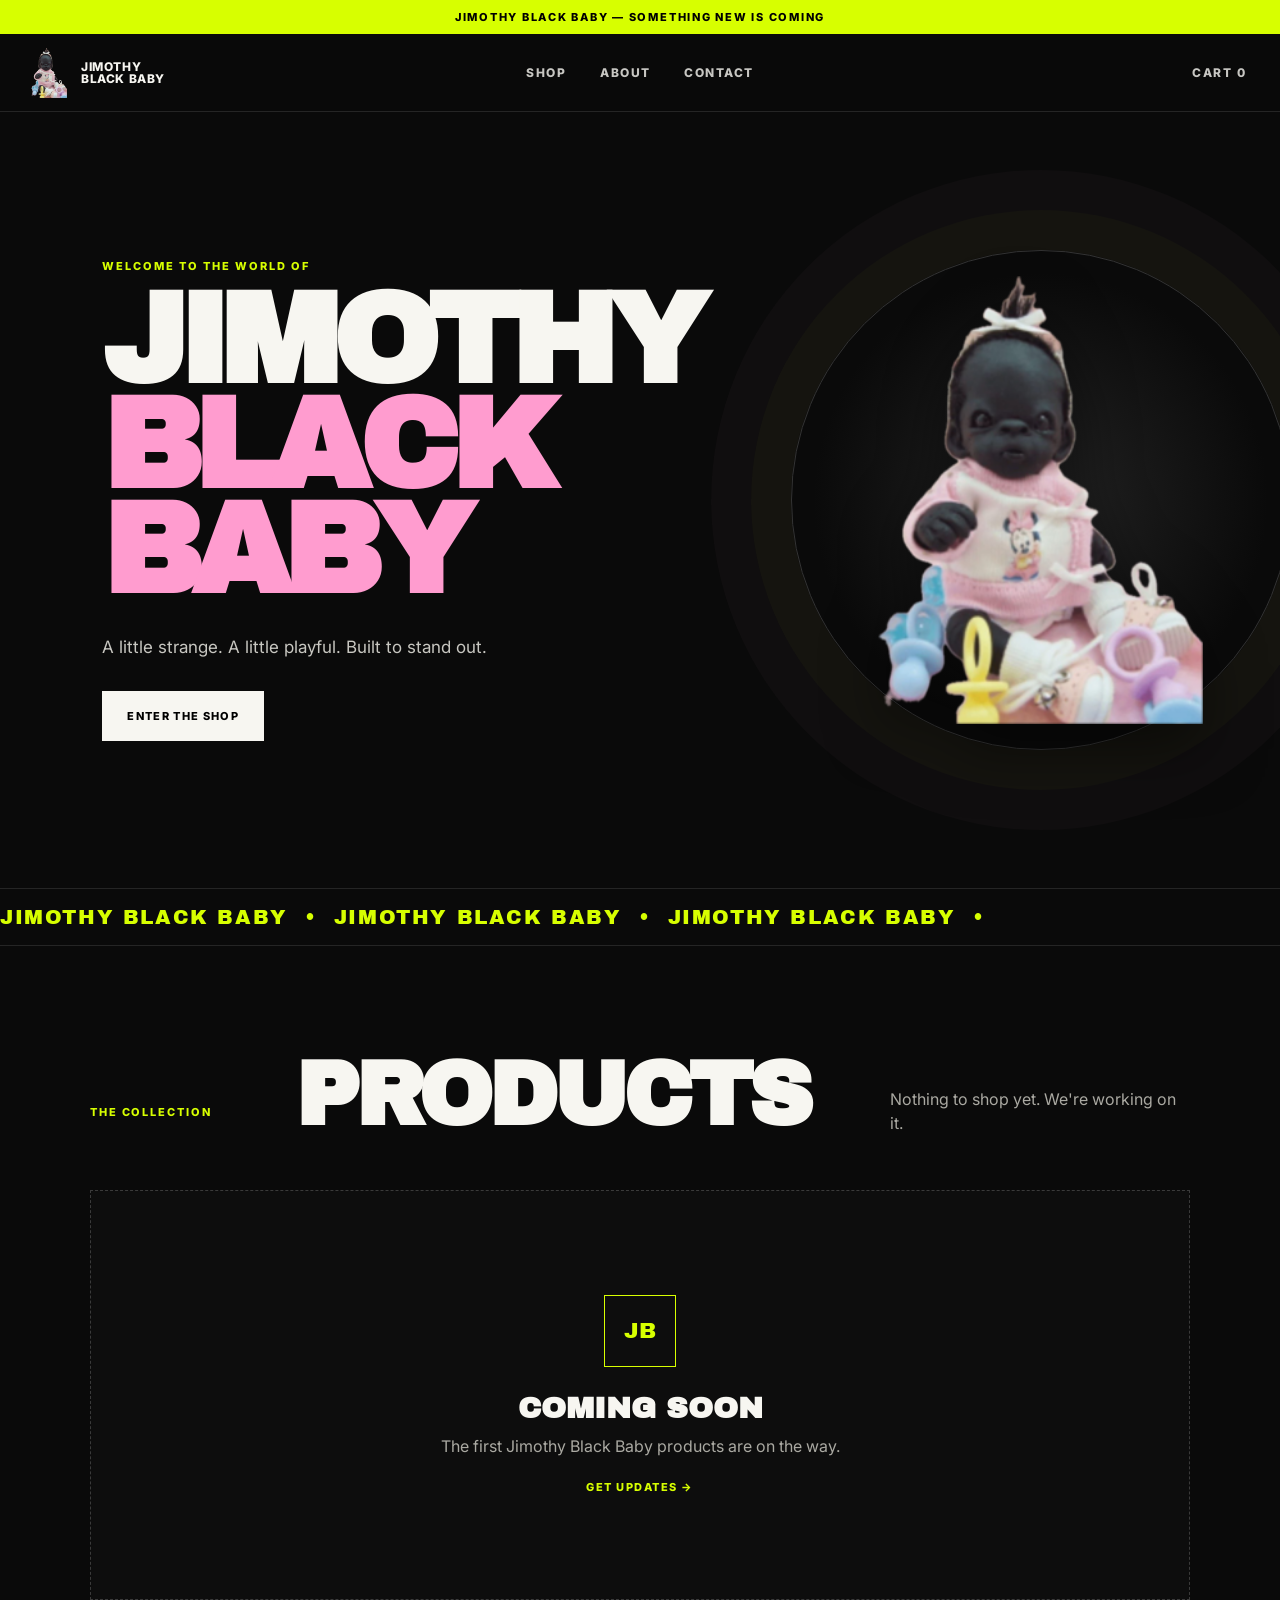
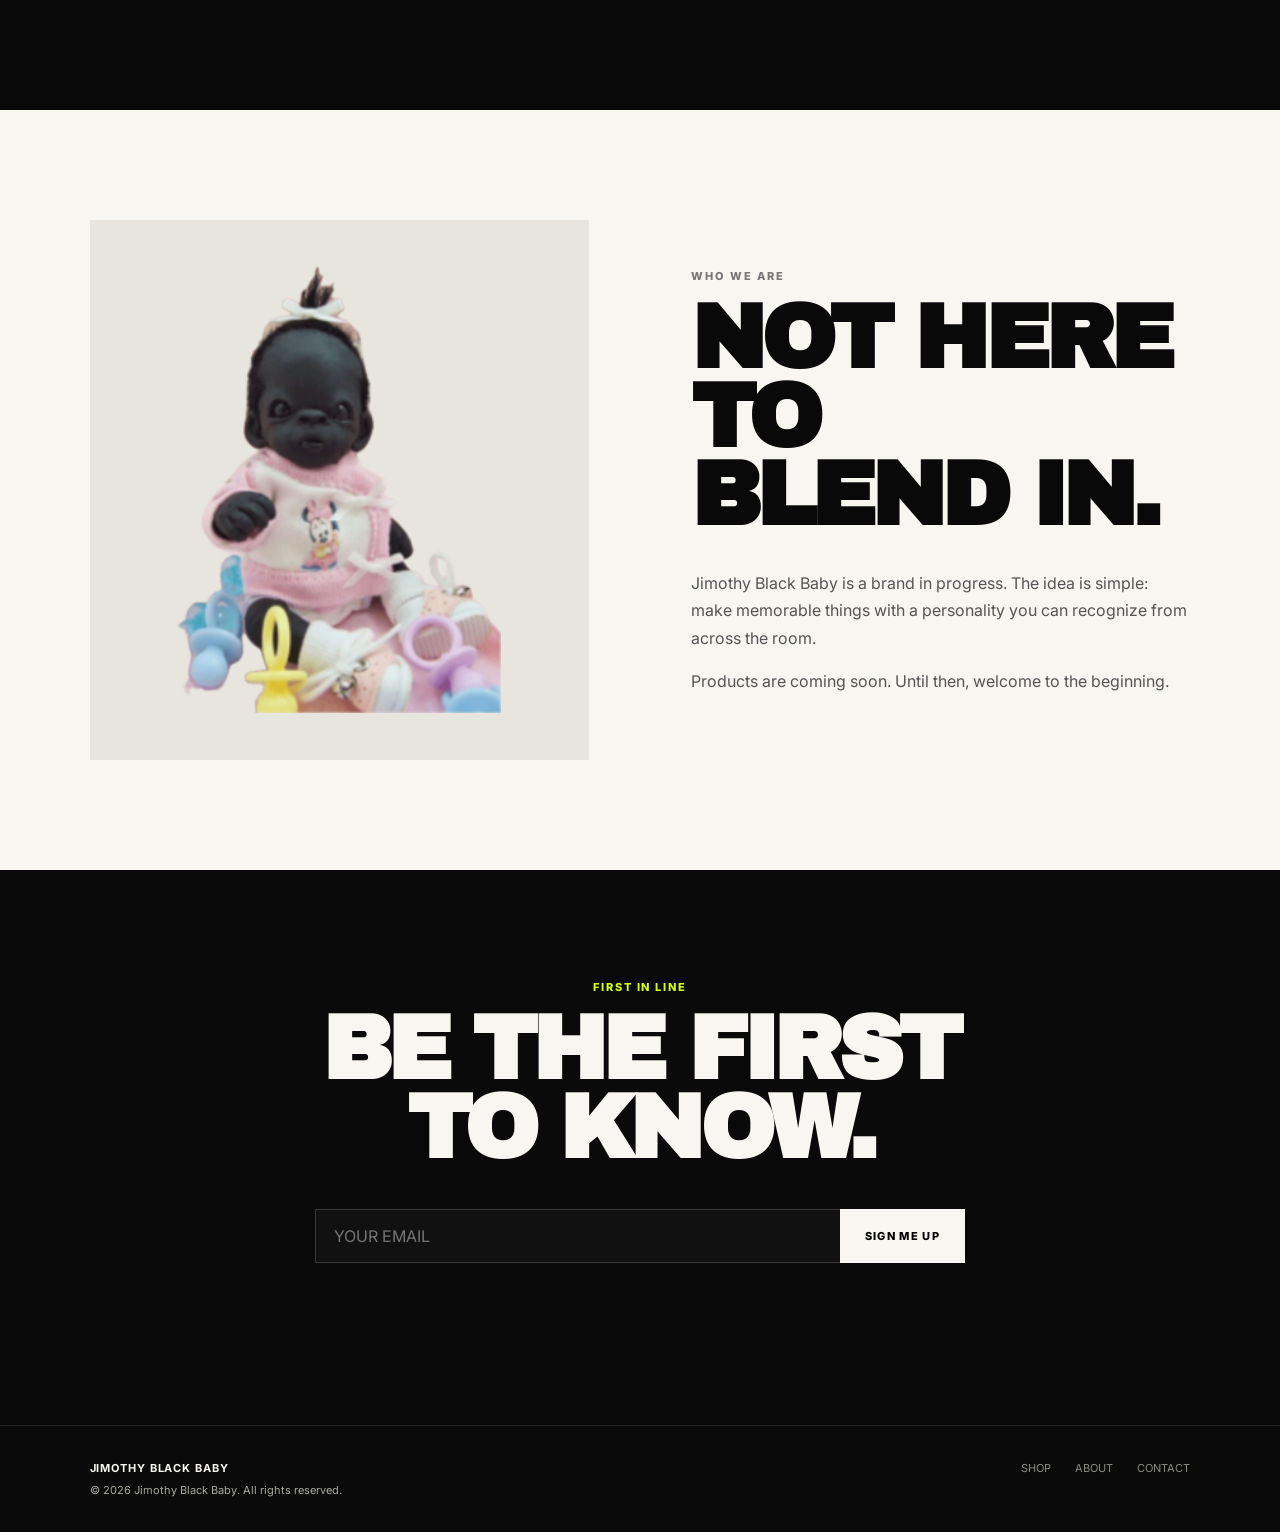
==== index.html @ d80bc89a "Add files via upload" ====
<!doctype html>
<html lang="en">
<head>
  <meta charset="utf-8">
  <meta name="viewport" content="width=device-width, initial-scale=1">
  <title>Jimothy Black Baby</title>
  <meta name="description" content="Jimothy Black Baby — something new is coming.">
  <link rel="stylesheet" href="style.css">
</head>
<body>
  <div class="announcement">JIMOTHY BLACK BABY — SOMETHING NEW IS COMING</div>

  <header class="site-header">
    <a class="brand" href="#top" aria-label="Jimothy Black Baby home">
      <img src="logo.png" alt="Jimothy Black Baby logo">
      <span>JIMOTHY<br>BLACK BABY</span>
    </a>

    <nav class="nav" aria-label="Main navigation">
      <a href="#shop">SHOP</a>
      <a href="#about">ABOUT</a>
      <a href="#contact">CONTACT</a>
    </nav>

    <button class="cart" type="button" onclick="toggleCart()">CART <span id="cartCount">0</span></button>
  </header>

  <main id="top">
    <section class="hero">
      <div class="hero-copy">
        <p class="eyebrow">WELCOME TO THE WORLD OF</p>
        <h1>JIMOTHY<br><span>BLACK BABY</span></h1>
        <p class="hero-text">A little strange. A little playful. Built to stand out.</p>
        <a class="button" href="#shop">ENTER THE SHOP</a>
      </div>
      <div class="hero-art">
        <div class="art-ring"></div>
        <img src="logo.png" alt="" aria-hidden="true">
      </div>
    </section>

    <section class="marquee" aria-label="Brand statement">
      <div>JIMOTHY BLACK BABY&nbsp;&nbsp;•&nbsp;&nbsp;JIMOTHY BLACK BABY&nbsp;&nbsp;•&nbsp;&nbsp;JIMOTHY BLACK BABY&nbsp;&nbsp;•&nbsp;&nbsp;</div>
    </section>

    <section id="shop" class="shop section">
      <div class="section-heading">
        <p class="eyebrow">THE COLLECTION</p>
        <h2>PRODUCTS</h2>
        <p>Nothing to shop yet. We're working on it.</p>
      </div>

      <div class="empty-shop">
        <div class="empty-mark">JB</div>
        <h3>COMING SOON</h3>
        <p>The first Jimothy Black Baby products are on the way.</p>
        <a class="text-link" href="#contact">GET UPDATES →</a>
      </div>
    </section>

    <section id="about" class="about section">
      <div class="about-image">
        <img src="logo.png" alt="Jimothy Black Baby character logo">
      </div>
      <div class="about-copy">
        <p class="eyebrow">WHO WE ARE</p>
        <h2>NOT HERE TO<br>BLEND IN.</h2>
        <p>Jimothy Black Baby is a brand in progress. The idea is simple: make memorable things with a personality you can recognize from across the room.</p>
        <p>Products are coming soon. Until then, welcome to the beginning.</p>
      </div>
    </section>

    <section id="contact" class="signup section">
      <p class="eyebrow">FIRST IN LINE</p>
      <h2>BE THE FIRST<br>TO KNOW.</h2>
      <form onsubmit="subscribe(event)">
        <input id="email" type="email" placeholder="YOUR EMAIL" aria-label="Email address" required>
        <button class="button" type="submit">SIGN ME UP</button>
      </form>
      <p id="signupMessage" class="form-message" aria-live="polite"></p>
    </section>
  </main>

  <footer class="footer">
    <div>
      <strong>JIMOTHY BLACK BABY</strong>
      <p>© <span id="year"></span> Jimothy Black Baby. All rights reserved.</p>
    </div>
    <div class="footer-links">
      <a href="#shop">SHOP</a>
      <a href="#about">ABOUT</a>
      <a href="#contact">CONTACT</a>
    </div>
  </footer>

  <div id="cartPanel" class="cart-panel" aria-hidden="true">
    <button class="close" onclick="toggleCart()" aria-label="Close cart">×</button>
    <p class="eyebrow">YOUR CART</p>
    <h2>EMPTY FOR NOW.</h2>
    <p>There aren't any products available yet.</p>
    <button class="button" onclick="toggleCart()">KEEP EXPLORING</button>
  </div>
  <div id="overlay" class="overlay" onclick="toggleCart()"></div>

  <script src="script.js"></script>
</body>
</html>
---- style.css ----
@import url('https://fonts.googleapis.com/css2?family=Archivo+Black&family=Inter:wght@400;500;600;700;800&display=swap');

:root {
  --black: #0a0a0a;
  --white: #f7f6f1;
  --muted: #aaa9a2;
  --line: #252525;
  --acid: #d7ff00;
  --pink: #ff9ccf;
}

* { box-sizing: border-box; }
html { scroll-behavior: smooth; }
body {
  margin: 0;
  background: var(--black);
  color: var(--white);
  font-family: Inter, Arial, sans-serif;
}
a { color: inherit; text-decoration: none; }
button, input { font: inherit; }

.announcement {
  padding: 10px 20px;
  background: var(--acid);
  color: #000;
  text-align: center;
  font-size: 11px;
  font-weight: 800;
  letter-spacing: .16em;
}

.site-header {
  position: sticky;
  top: 0;
  z-index: 20;
  min-height: 78px;
  display: grid;
  grid-template-columns: 1fr auto 1fr;
  align-items: center;
  gap: 20px;
  padding: 12px 28px;
  background: rgba(10,10,10,.92);
  border-bottom: 1px solid var(--line);
  backdrop-filter: blur(12px);
}
.brand {
  display: flex;
  align-items: center;
  gap: 11px;
  width: max-content;
  font-size: 12px;
  font-weight: 800;
  line-height: .95;
  letter-spacing: .05em;
}
.brand img { width: 42px; height: 50px; object-fit: contain; }
.nav { display: flex; gap: 34px; font-size: 12px; font-weight: 800; letter-spacing: .12em; }
.nav a, .cart, .footer a { opacity: .8; transition: opacity .2s, color .2s; }
.nav a:hover, .cart:hover, .footer a:hover { opacity: 1; color: var(--acid); }
.cart {
  justify-self: end;
  background: none;
  border: 0;
  color: var(--white);
  cursor: pointer;
  font-size: 12px;
  font-weight: 800;
  letter-spacing: .12em;
}

.hero {
  min-height: calc(100vh - 123px);
  display: grid;
  grid-template-columns: 1fr 1fr;
  align-items: center;
  overflow: hidden;
  border-bottom: 1px solid var(--line);
}
.hero-copy { padding: 8vw; position: relative; z-index: 2; }
.eyebrow {
  margin: 0 0 16px;
  color: var(--acid);
  font-size: 11px;
  font-weight: 800;
  letter-spacing: .18em;
}
h1, h2, h3 { font-family: "Archivo Black", Impact, sans-serif; text-transform: uppercase; }
h1 {
  margin: 0;
  font-size: clamp(60px, 10vw, 150px);
  line-height: .82;
  letter-spacing: -.07em;
}
h1 span { color: var(--pink); }
.hero-text {
  max-width: 420px;
  margin: 30px 0;
  color: #c8c7c1;
  font-size: 17px;
  line-height: 1.6;
}
.button {
  display: inline-flex;
  align-items: center;
  justify-content: center;
  min-height: 50px;
  padding: 0 24px;
  border: 1px solid var(--white);
  background: var(--white);
  color: #000;
  cursor: pointer;
  font-size: 11px;
  font-weight: 800;
  letter-spacing: .12em;
  transition: transform .2s, background .2s, color .2s;
}
.button:hover { transform: translateY(-2px); background: var(--acid); border-color: var(--acid); }
.hero-art {
  position: relative;
  min-height: 620px;
  display: grid;
  place-items: center;
  background: radial-gradient(circle at center, #242424 0, #0a0a0a 58%);
}
.hero-art img {
  position: relative;
  z-index: 2;
  width: min(68%, 430px);
  max-height: 78vh;
  object-fit: contain;
  filter: drop-shadow(0 25px 30px rgba(0,0,0,.5));
}
.art-ring {
  position: absolute;
  width: min(70vw, 500px);
  aspect-ratio: 1;
  border: 1px solid #333;
  border-radius: 50%;
  box-shadow: 0 0 0 40px rgba(215,255,0,.025), 0 0 0 80px rgba(255,156,207,.025);
}

.marquee {
  overflow: hidden;
  white-space: nowrap;
  border-bottom: 1px solid var(--line);
  padding: 17px 0;
  color: var(--acid);
  font-family: "Archivo Black", Impact, sans-serif;
  font-size: 20px;
  letter-spacing: .08em;
}
.marquee div { animation: move 22s linear infinite; display: inline-block; }
@keyframes move { to { transform: translateX(-35%); } }

.section { padding: 110px 7vw; }
.section-heading { display: flex; justify-content: space-between; align-items: end; gap: 30px; margin-bottom: 55px; }
.section-heading h2, .signup h2, .about h2 {
  margin: 0;
  font-size: clamp(48px, 7vw, 100px);
  line-height: .88;
  letter-spacing: -.055em;
}
.section-heading > p:last-child { max-width: 300px; color: var(--muted); line-height: 1.5; margin: 0; }

.empty-shop {
  min-height: 410px;
  display: grid;
  place-items: center;
  align-content: center;
  text-align: center;
  border: 1px dashed #3a3a3a;
  background: #0d0d0d;
}
.empty-mark {
  width: 72px;
  height: 72px;
  display: grid;
  place-items: center;
  margin-bottom: 25px;
  border: 1px solid var(--acid);
  color: var(--acid);
  font-family: "Archivo Black", Impact, sans-serif;
  font-size: 22px;
}
.empty-shop h3 { margin: 0; font-size: 30px; }
.empty-shop p { color: var(--muted); margin: 12px 0 24px; }
.text-link { color: var(--acid); font-size: 11px; font-weight: 800; letter-spacing: .14em; }

.about {
  display: grid;
  grid-template-columns: 1fr 1fr;
  gap: 8vw;
  align-items: center;
  background: var(--white);
  color: #090909;
}
.about-image { min-height: 540px; display: grid; place-items: center; background: #e7e5de; }
.about-image img { width: 65%; max-width: 400px; max-height: 520px; object-fit: contain; }
.about-copy .eyebrow { color: #777; }
.about-copy h2 { margin-bottom: 35px; }
.about-copy p:not(.eyebrow) { max-width: 560px; color: #555; line-height: 1.7; }

.signup { text-align: center; }
.signup h2 { margin-bottom: 42px; }
.signup form { display: flex; max-width: 650px; margin: auto; }
.signup input {
  min-width: 0;
  flex: 1;
  height: 54px;
  padding: 0 18px;
  border: 1px solid #383838;
  border-right: 0;
  background: #111;
  color: white;
  outline: none;
}
.signup input:focus { border-color: var(--acid); }
.form-message { min-height: 22px; color: var(--acid); font-size: 12px; margin-top: 18px; }

.footer {
  display: flex;
  justify-content: space-between;
  gap: 30px;
  padding: 35px 7vw;
  border-top: 1px solid var(--line);
  color: var(--muted);
  font-size: 11px;
}
.footer strong { color: var(--white); letter-spacing: .08em; }
.footer p { margin: 8px 0 0; }
.footer-links { display: flex; gap: 24px; }

.overlay {
  position: fixed;
  inset: 0;
  z-index: 40;
  background: rgba(0,0,0,.65);
  opacity: 0;
  pointer-events: none;
  transition: opacity .25s;
}
.cart-panel {
  position: fixed;
  top: 0;
  right: 0;
  z-index: 50;
  width: min(430px, 92vw);
  height: 100vh;
  padding: 80px 40px 40px;
  background: var(--white);
  color: #000;
  transform: translateX(100%);
  transition: transform .3s ease;
}
.cart-panel.open { transform: translateX(0); }
.overlay.open { opacity: 1; pointer-events: auto; }
.cart-panel .eyebrow { color: #777; }
.cart-panel h2 { font-size: 48px; line-height: .9; }
.cart-panel p:not(.eyebrow) { color: #555; line-height: 1.6; }
.close {
  position: absolute;
  top: 25px;
  right: 25px;
  border: 0;
  background: none;
  font-size: 34px;
  cursor: pointer;
}

@media (max-width: 800px) {
  .site-header { grid-template-columns: 1fr auto; }
  .nav { display: none; }
  .hero { grid-template-columns: 1fr; }
  .hero-copy { padding: 70px 7vw 30px; }
  .hero-art { min-height: 520px; }
  .section { padding: 75px 6vw; }
  .section-heading { display: block; }
  .section-heading > p:last-child { margin-top: 20px; }
  .about { grid-template-columns: 1fr; }
  .about-image { min-height: 420px; }
  .signup form { flex-direction: column; gap: 10px; }
  .signup input { border-right: 1px solid #383838; }
  .footer { flex-direction: column; }
}
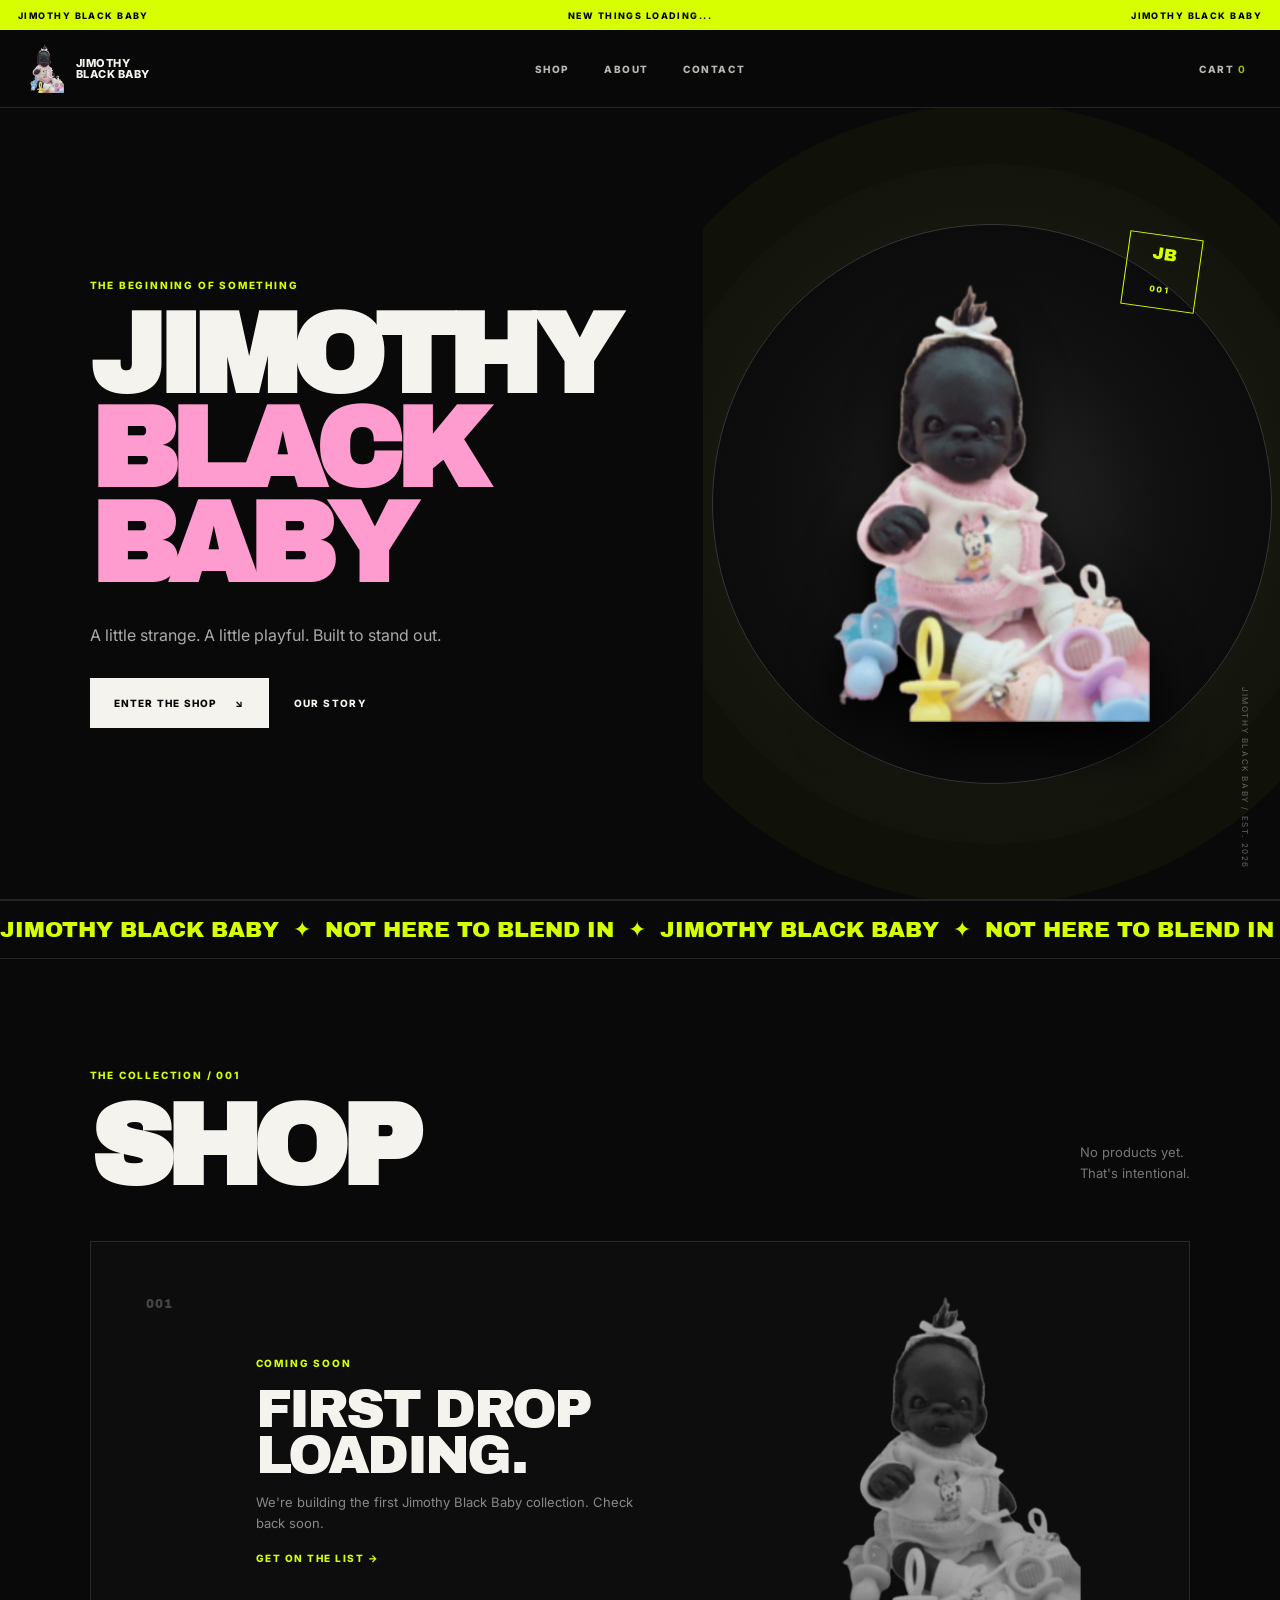
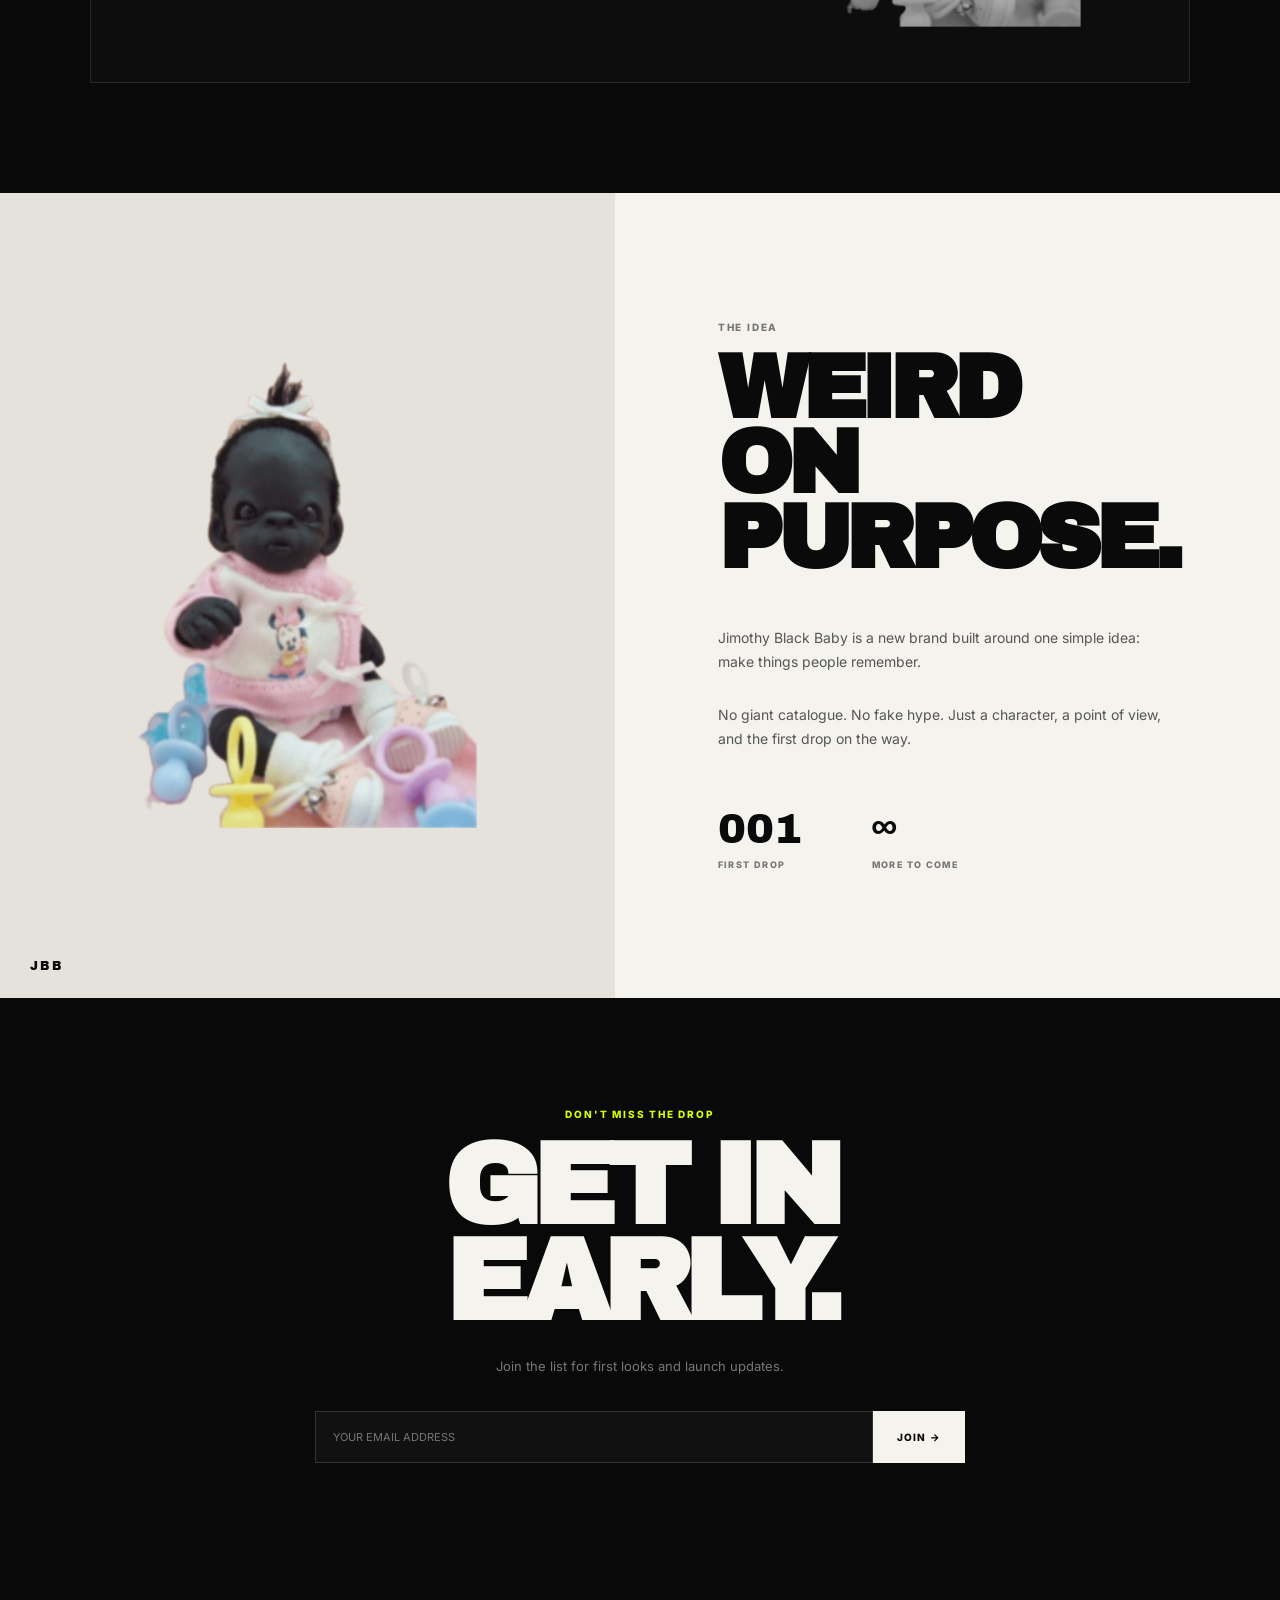
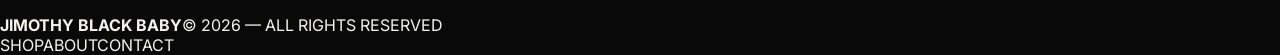
==== commit 2592bf34: "Add files via upload" ====
--- a/index.html
+++ b/index.html
@@ -1,107 +1,72 @@
 <!doctype html>
 <html lang="en">
 <head>
-  <meta charset="utf-8">
-  <meta name="viewport" content="width=device-width, initial-scale=1">
-  <title>Jimothy Black Baby</title>
-  <meta name="description" content="Jimothy Black Baby — something new is coming.">
-  <link rel="stylesheet" href="style.css">
+<meta charset="utf-8">
+<meta name="viewport" content="width=device-width, initial-scale=1">
+<title>Jimothy Black Baby — Official</title>
+<meta name="description" content="Jimothy Black Baby. Something new is coming.">
+<link rel="preconnect" href="https://fonts.googleapis.com">
+<link rel="preconnect" href="https://fonts.gstatic.com" crossorigin>
+<link href="https://fonts.googleapis.com/css2?family=Archivo+Black&family=Inter:wght@400;500;600;700;800&display=swap" rel="stylesheet">
+<link rel="stylesheet" href="style.css">
 </head>
 <body>
-  <div class="announcement">JIMOTHY BLACK BABY — SOMETHING NEW IS COMING</div>
+<div class="announcement"><span>JIMOTHY BLACK BABY</span><span>NEW THINGS LOADING...</span><span>JIMOTHY BLACK BABY</span></div>
 
-  <header class="site-header">
-    <a class="brand" href="#top" aria-label="Jimothy Black Baby home">
-      <img src="logo.png" alt="Jimothy Black Baby logo">
-      <span>JIMOTHY<br>BLACK BABY</span>
-    </a>
+<header class="header">
+  <a class="brand" href="#top" aria-label="Jimothy Black Baby home">
+    <img src="logo.png" alt="">
+    <span>JIMOTHY<br>BLACK BABY</span>
+  </a>
+  <nav>
+    <a href="#shop">SHOP</a><a href="#about">ABOUT</a><a href="#contact">CONTACT</a>
+  </nav>
+  <button class="cart-button" id="cartButton">CART <b>0</b></button>
+</header>
 
-    <nav class="nav" aria-label="Main navigation">
-      <a href="#shop">SHOP</a>
-      <a href="#about">ABOUT</a>
-      <a href="#contact">CONTACT</a>
-    </nav>
+<main id="top">
+<section class="hero">
+  <div class="hero-copy">
+    <p class="kicker">THE BEGINNING OF SOMETHING</p>
+    <h1>JIMOTHY<br><em>BLACK BABY</em></h1>
+    <p class="lead">A little strange. A little playful. Built to stand out.</p>
+    <div class="actions"><a class="button" href="#shop">ENTER THE SHOP <span>↘</span></a><a class="ghost" href="#about">OUR STORY</a></div>
+  </div>
+  <div class="hero-visual">
+    <div class="burst">JB<br><small>001</small></div>
+    <div class="orb"></div>
+    <img src="logo.png" alt="Jimothy Black Baby character">
+    <p class="vertical">JIMOTHY BLACK BABY / EST. 2026</p>
+  </div>
+</section>
 
-    <button class="cart" type="button" onclick="toggleCart()">CART <span id="cartCount">0</span></button>
-  </header>
+<div class="ticker"><div>JIMOTHY BLACK BABY&nbsp;&nbsp;✦&nbsp;&nbsp;NOT HERE TO BLEND IN&nbsp;&nbsp;✦&nbsp;&nbsp;JIMOTHY BLACK BABY&nbsp;&nbsp;✦&nbsp;&nbsp;NOT HERE TO BLEND IN&nbsp;&nbsp;✦&nbsp;&nbsp;</div></div>
 
-  <main id="top">
-    <section class="hero">
-      <div class="hero-copy">
-        <p class="eyebrow">WELCOME TO THE WORLD OF</p>
-        <h1>JIMOTHY<br><span>BLACK BABY</span></h1>
-        <p class="hero-text">A little strange. A little playful. Built to stand out.</p>
-        <a class="button" href="#shop">ENTER THE SHOP</a>
-      </div>
-      <div class="hero-art">
-        <div class="art-ring"></div>
-        <img src="logo.png" alt="" aria-hidden="true">
-      </div>
-    </section>
+<section id="shop" class="section shop">
+  <div class="section-top"><div><p class="kicker">THE COLLECTION / 001</p><h2>SHOP</h2></div><p class="muted">No products yet.<br>That's intentional.</p></div>
+  <div class="empty-card">
+    <div class="empty-number">001</div>
+    <div><p class="kicker">COMING SOON</p><h3>FIRST DROP<br>LOADING.</h3><p>We're building the first Jimothy Black Baby collection. Check back soon.</p><a href="#contact" class="text-link">GET ON THE LIST →</a></div>
+    <div class="empty-logo"><img src="logo.png" alt=""></div>
+  </div>
+</section>
 
-    <section class="marquee" aria-label="Brand statement">
-      <div>JIMOTHY BLACK BABY&nbsp;&nbsp;•&nbsp;&nbsp;JIMOTHY BLACK BABY&nbsp;&nbsp;•&nbsp;&nbsp;JIMOTHY BLACK BABY&nbsp;&nbsp;•&nbsp;&nbsp;</div>
-    </section>
+<section id="about" class="about">
+  <div class="about-art"><img src="logo.png" alt="Jimothy Black Baby character"><span>JBB</span></div>
+  <div class="about-copy"><p class="kicker">THE IDEA</p><h2>WEIRD<br>ON PURPOSE.</h2><p>Jimothy Black Baby is a new brand built around one simple idea: make things people remember.</p><p>No giant catalogue. No fake hype. Just a character, a point of view, and the first drop on the way.</p><div class="stats"><div><strong>001</strong><span>FIRST DROP</span></div><div><strong>∞</strong><span>MORE TO COME</span></div></div></div>
+</section>
 
-    <section id="shop" class="shop section">
-      <div class="section-heading">
-        <p class="eyebrow">THE COLLECTION</p>
-        <h2>PRODUCTS</h2>
-        <p>Nothing to shop yet. We're working on it.</p>
-      </div>
+<section id="contact" class="contact section">
+  <p class="kicker">DON'T MISS THE DROP</p><h2>GET IN<br>EARLY.</h2>
+  <p class="muted center">Join the list for first looks and launch updates.</p>
+  <form id="signup"><input id="email" type="email" placeholder="YOUR EMAIL ADDRESS" required><button class="button">JOIN →</button></form>
+  <p id="message" class="message"></p>
+</section>
+</main>
 
-      <div class="empty-shop">
-        <div class="empty-mark">JB</div>
-        <h3>COMING SOON</h3>
-        <p>The first Jimothy Black Baby products are on the way.</p>
-        <a class="text-link" href="#contact">GET UPDATES →</a>
-      </div>
-    </section>
+<footer><div><strong>JIMOTHY BLACK BABY</strong><span>© <span id="year"></span> — ALL RIGHTS RESERVED</span></div><div><a href="#shop">SHOP</a><a href="#about">ABOUT</a><a href="#contact">CONTACT</a></div></footer>
 
-    <section id="about" class="about section">
-      <div class="about-image">
-        <img src="logo.png" alt="Jimothy Black Baby character logo">
-      </div>
-      <div class="about-copy">
-        <p class="eyebrow">WHO WE ARE</p>
-        <h2>NOT HERE TO<br>BLEND IN.</h2>
-        <p>Jimothy Black Baby is a brand in progress. The idea is simple: make memorable things with a personality you can recognize from across the room.</p>
-        <p>Products are coming soon. Until then, welcome to the beginning.</p>
-      </div>
-    </section>
-
-    <section id="contact" class="signup section">
-      <p class="eyebrow">FIRST IN LINE</p>
-      <h2>BE THE FIRST<br>TO KNOW.</h2>
-      <form onsubmit="subscribe(event)">
-        <input id="email" type="email" placeholder="YOUR EMAIL" aria-label="Email address" required>
-        <button class="button" type="submit">SIGN ME UP</button>
-      </form>
-      <p id="signupMessage" class="form-message" aria-live="polite"></p>
-    </section>
-  </main>
-
-  <footer class="footer">
-    <div>
-      <strong>JIMOTHY BLACK BABY</strong>
-      <p>© <span id="year"></span> Jimothy Black Baby. All rights reserved.</p>
-    </div>
-    <div class="footer-links">
-      <a href="#shop">SHOP</a>
-      <a href="#about">ABOUT</a>
-      <a href="#contact">CONTACT</a>
-    </div>
-  </footer>
-
-  <div id="cartPanel" class="cart-panel" aria-hidden="true">
-    <button class="close" onclick="toggleCart()" aria-label="Close cart">×</button>
-    <p class="eyebrow">YOUR CART</p>
-    <h2>EMPTY FOR NOW.</h2>
-    <p>There aren't any products available yet.</p>
-    <button class="button" onclick="toggleCart()">KEEP EXPLORING</button>
-  </div>
-  <div id="overlay" class="overlay" onclick="toggleCart()"></div>
-
-  <script src="script.js"></script>
-</body>
-</html>
+<div class="overlay" id="overlay"></div>
+<aside class="cart" id="cart" aria-hidden="true"><button class="close" id="close">×</button><p class="kicker">YOUR CART</p><h2>EMPTY<br>FOR NOW.</h2><p>There aren't any products available yet. Come back when the first drop lands.</p><button class="button" id="keep">KEEP EXPLORING</button></aside>
+<script src="script.js"></script>
+</body></html>
--- a/style.css
+++ b/style.css
@@ -1,285 +1 @@
-@import url('https://fonts.googleapis.com/css2?family=Archivo+Black&family=Inter:wght@400;500;600;700;800&display=swap');
-
-:root {
-  --black: #0a0a0a;
-  --white: #f7f6f1;
-  --muted: #aaa9a2;
-  --line: #252525;
-  --acid: #d7ff00;
-  --pink: #ff9ccf;
-}
-
-* { box-sizing: border-box; }
-html { scroll-behavior: smooth; }
-body {
-  margin: 0;
-  background: var(--black);
-  color: var(--white);
-  font-family: Inter, Arial, sans-serif;
-}
-a { color: inherit; text-decoration: none; }
-button, input { font: inherit; }
-
-.announcement {
-  padding: 10px 20px;
-  background: var(--acid);
-  color: #000;
-  text-align: center;
-  font-size: 11px;
-  font-weight: 800;
-  letter-spacing: .16em;
-}
-
-.site-header {
-  position: sticky;
-  top: 0;
-  z-index: 20;
-  min-height: 78px;
-  display: grid;
-  grid-template-columns: 1fr auto 1fr;
-  align-items: center;
-  gap: 20px;
-  padding: 12px 28px;
-  background: rgba(10,10,10,.92);
-  border-bottom: 1px solid var(--line);
-  backdrop-filter: blur(12px);
-}
-.brand {
-  display: flex;
-  align-items: center;
-  gap: 11px;
-  width: max-content;
-  font-size: 12px;
-  font-weight: 800;
-  line-height: .95;
-  letter-spacing: .05em;
-}
-.brand img { width: 42px; height: 50px; object-fit: contain; }
-.nav { display: flex; gap: 34px; font-size: 12px; font-weight: 800; letter-spacing: .12em; }
-.nav a, .cart, .footer a { opacity: .8; transition: opacity .2s, color .2s; }
-.nav a:hover, .cart:hover, .footer a:hover { opacity: 1; color: var(--acid); }
-.cart {
-  justify-self: end;
-  background: none;
-  border: 0;
-  color: var(--white);
-  cursor: pointer;
-  font-size: 12px;
-  font-weight: 800;
-  letter-spacing: .12em;
-}
-
-.hero {
-  min-height: calc(100vh - 123px);
-  display: grid;
-  grid-template-columns: 1fr 1fr;
-  align-items: center;
-  overflow: hidden;
-  border-bottom: 1px solid var(--line);
-}
-.hero-copy { padding: 8vw; position: relative; z-index: 2; }
-.eyebrow {
-  margin: 0 0 16px;
-  color: var(--acid);
-  font-size: 11px;
-  font-weight: 800;
-  letter-spacing: .18em;
-}
-h1, h2, h3 { font-family: "Archivo Black", Impact, sans-serif; text-transform: uppercase; }
-h1 {
-  margin: 0;
-  font-size: clamp(60px, 10vw, 150px);
-  line-height: .82;
-  letter-spacing: -.07em;
-}
-h1 span { color: var(--pink); }
-.hero-text {
-  max-width: 420px;
-  margin: 30px 0;
-  color: #c8c7c1;
-  font-size: 17px;
-  line-height: 1.6;
-}
-.button {
-  display: inline-flex;
-  align-items: center;
-  justify-content: center;
-  min-height: 50px;
-  padding: 0 24px;
-  border: 1px solid var(--white);
-  background: var(--white);
-  color: #000;
-  cursor: pointer;
-  font-size: 11px;
-  font-weight: 800;
-  letter-spacing: .12em;
-  transition: transform .2s, background .2s, color .2s;
-}
-.button:hover { transform: translateY(-2px); background: var(--acid); border-color: var(--acid); }
-.hero-art {
-  position: relative;
-  min-height: 620px;
-  display: grid;
-  place-items: center;
-  background: radial-gradient(circle at center, #242424 0, #0a0a0a 58%);
-}
-.hero-art img {
-  position: relative;
-  z-index: 2;
-  width: min(68%, 430px);
-  max-height: 78vh;
-  object-fit: contain;
-  filter: drop-shadow(0 25px 30px rgba(0,0,0,.5));
-}
-.art-ring {
-  position: absolute;
-  width: min(70vw, 500px);
-  aspect-ratio: 1;
-  border: 1px solid #333;
-  border-radius: 50%;
-  box-shadow: 0 0 0 40px rgba(215,255,0,.025), 0 0 0 80px rgba(255,156,207,.025);
-}
-
-.marquee {
-  overflow: hidden;
-  white-space: nowrap;
-  border-bottom: 1px solid var(--line);
-  padding: 17px 0;
-  color: var(--acid);
-  font-family: "Archivo Black", Impact, sans-serif;
-  font-size: 20px;
-  letter-spacing: .08em;
-}
-.marquee div { animation: move 22s linear infinite; display: inline-block; }
-@keyframes move { to { transform: translateX(-35%); } }
-
-.section { padding: 110px 7vw; }
-.section-heading { display: flex; justify-content: space-between; align-items: end; gap: 30px; margin-bottom: 55px; }
-.section-heading h2, .signup h2, .about h2 {
-  margin: 0;
-  font-size: clamp(48px, 7vw, 100px);
-  line-height: .88;
-  letter-spacing: -.055em;
-}
-.section-heading > p:last-child { max-width: 300px; color: var(--muted); line-height: 1.5; margin: 0; }
-
-.empty-shop {
-  min-height: 410px;
-  display: grid;
-  place-items: center;
-  align-content: center;
-  text-align: center;
-  border: 1px dashed #3a3a3a;
-  background: #0d0d0d;
-}
-.empty-mark {
-  width: 72px;
-  height: 72px;
-  display: grid;
-  place-items: center;
-  margin-bottom: 25px;
-  border: 1px solid var(--acid);
-  color: var(--acid);
-  font-family: "Archivo Black", Impact, sans-serif;
-  font-size: 22px;
-}
-.empty-shop h3 { margin: 0; font-size: 30px; }
-.empty-shop p { color: var(--muted); margin: 12px 0 24px; }
-.text-link { color: var(--acid); font-size: 11px; font-weight: 800; letter-spacing: .14em; }
-
-.about {
-  display: grid;
-  grid-template-columns: 1fr 1fr;
-  gap: 8vw;
-  align-items: center;
-  background: var(--white);
-  color: #090909;
-}
-.about-image { min-height: 540px; display: grid; place-items: center; background: #e7e5de; }
-.about-image img { width: 65%; max-width: 400px; max-height: 520px; object-fit: contain; }
-.about-copy .eyebrow { color: #777; }
-.about-copy h2 { margin-bottom: 35px; }
-.about-copy p:not(.eyebrow) { max-width: 560px; color: #555; line-height: 1.7; }
-
-.signup { text-align: center; }
-.signup h2 { margin-bottom: 42px; }
-.signup form { display: flex; max-width: 650px; margin: auto; }
-.signup input {
-  min-width: 0;
-  flex: 1;
-  height: 54px;
-  padding: 0 18px;
-  border: 1px solid #383838;
-  border-right: 0;
-  background: #111;
-  color: white;
-  outline: none;
-}
-.signup input:focus { border-color: var(--acid); }
-.form-message { min-height: 22px; color: var(--acid); font-size: 12px; margin-top: 18px; }
-
-.footer {
-  display: flex;
-  justify-content: space-between;
-  gap: 30px;
-  padding: 35px 7vw;
-  border-top: 1px solid var(--line);
-  color: var(--muted);
-  font-size: 11px;
-}
-.footer strong { color: var(--white); letter-spacing: .08em; }
-.footer p { margin: 8px 0 0; }
-.footer-links { display: flex; gap: 24px; }
-
-.overlay {
-  position: fixed;
-  inset: 0;
-  z-index: 40;
-  background: rgba(0,0,0,.65);
-  opacity: 0;
-  pointer-events: none;
-  transition: opacity .25s;
-}
-.cart-panel {
-  position: fixed;
-  top: 0;
-  right: 0;
-  z-index: 50;
-  width: min(430px, 92vw);
-  height: 100vh;
-  padding: 80px 40px 40px;
-  background: var(--white);
-  color: #000;
-  transform: translateX(100%);
-  transition: transform .3s ease;
-}
-.cart-panel.open { transform: translateX(0); }
-.overlay.open { opacity: 1; pointer-events: auto; }
-.cart-panel .eyebrow { color: #777; }
-.cart-panel h2 { font-size: 48px; line-height: .9; }
-.cart-panel p:not(.eyebrow) { color: #555; line-height: 1.6; }
-.close {
-  position: absolute;
-  top: 25px;
-  right: 25px;
-  border: 0;
-  background: none;
-  font-size: 34px;
-  cursor: pointer;
-}
-
-@media (max-width: 800px) {
-  .site-header { grid-template-columns: 1fr auto; }
-  .nav { display: none; }
-  .hero { grid-template-columns: 1fr; }
-  .hero-copy { padding: 70px 7vw 30px; }
-  .hero-art { min-height: 520px; }
-  .section { padding: 75px 6vw; }
-  .section-heading { display: block; }
-  .section-heading > p:last-child { margin-top: 20px; }
-  .about { grid-template-columns: 1fr; }
-  .about-image { min-height: 420px; }
-  .signup form { flex-direction: column; gap: 10px; }
-  .signup input { border-right: 1px solid #383838; }
-  .footer { flex-direction: column; }
-}
+*{box-sizing:border-box}html{scroll-behavior:smooth}body{margin:0;background:#090909;color:#f5f3ed;font-family:Inter,Arial,sans-serif}a{color:inherit;text-decoration:none}button,input{font:inherit}.announcement{height:30px;display:flex;justify-content:space-between;align-items:center;padding:0 18px;background:#d7ff00;color:#050505;font-size:9px;font-weight:800;letter-spacing:.16em;overflow:hidden}.header{height:78px;position:sticky;top:0;z-index:30;display:grid;grid-template-columns:1fr auto 1fr;align-items:center;padding:10px 28px;background:rgba(9,9,9,.9);backdrop-filter:blur(14px);border-bottom:1px solid #252525}.brand{display:flex;align-items:center;gap:10px;width:max-content;font-size:11px;font-weight:800;line-height:.95;letter-spacing:.04em}.brand img{width:38px;height:48px;object-fit:contain}.header nav{display:flex;gap:34px;font-size:10px;font-weight:800;letter-spacing:.16em}.header nav a,.cart-button{opacity:.75;transition:.2s}.header nav a:hover,.cart-button:hover{opacity:1;color:#d7ff00}.cart-button{justify-self:end;border:0;background:none;color:#f5f3ed;font-size:10px;font-weight:800;letter-spacing:.15em;cursor:pointer}.cart-button b{color:#d7ff00}.hero{min-height:calc(100vh - 108px);display:grid;grid-template-columns:1fr 1fr;border-bottom:1px solid #252525}.hero-copy{padding:10vw 7vw;display:flex;justify-content:center;flex-direction:column}.kicker{margin:0 0 18px;color:#d7ff00;font-size:10px;font-weight:800;letter-spacing:.18em}.hero h1,.section h2,.about h2,.contact h2,.cart h2{font-family:"Archivo Black",Impact,sans-serif;text-transform:uppercase;letter-spacing:-.07em;line-height:.84;margin:0}.hero h1{font-size:clamp(58px,8.8vw,140px)}.hero h1 em{font-style:normal;color:#ff9ccf}.lead{max-width:420px;margin:30px 0;color:#aaa;font-size:16px;line-height:1.6}.actions{display:flex;align-items:center;gap:25px}.button{display:inline-flex;align-items:center;justify-content:center;gap:18px;min-height:50px;padding:0 23px;background:#f5f3ed;color:#080808;border:1px solid #f5f3ed;font-size:10px;font-weight:800;letter-spacing:.12em;cursor:pointer;transition:.2s}.button:hover{background:#d7ff00;border-color:#d7ff00;transform:translateY(-2px)}.ghost{font-size:10px;font-weight:800;letter-spacing:.14em}.ghost:hover{color:#ff9ccf}.hero-visual{position:relative;display:grid;place-items:center;min-height:650px;background:radial-gradient(circle,#292929 0,#111 35%,#090909 68%);overflow:hidden}.hero-visual img{position:relative;z-index:2;width:min(55%,400px);max-height:75vh;object-fit:contain;filter:drop-shadow(0 25px 25px #000)}.orb{position:absolute;width:min(58vw,560px);aspect-ratio:1;border:1px solid #383838;border-radius:50%;box-shadow:0 0 0 60px #ffffff03,0 0 0 120px #d7ff0008}.burst{position:absolute;z-index:3;top:16%;right:14%;width:74px;height:74px;border:1px solid #d7ff00;color:#d7ff00;display:grid;place-items:center;text-align:center;font-family:"Archivo Black";font-size:17px;line-height:.7;transform:rotate(8deg)}.burst small{font:800 8px Inter;letter-spacing:.15em}.vertical{position:absolute;right:22px;bottom:30px;writing-mode:vertical-rl;font-size:8px;letter-spacing:.2em;color:#666}.ticker{overflow:hidden;border-bottom:1px solid #252525;border-top:1px solid #252525;white-space:nowrap;color:#d7ff00;font:22px "Archivo Black";padding:16px 0}.ticker div{display:inline-block;animation:slide 24s linear infinite}@keyframes slide{to{transform:translateX(-35%)}}.section{padding:110px 7vw}.section-top{display:flex;justify-content:space-between;align-items:end;margin-bottom:45px}.section h2{font-size:clamp(60px,9vw,130px)}.muted{color:#777;line-height:1.55;font-size:13px}.empty-card{min-height:440px;border:1px solid #292929;background:#0d0d0d;display:grid;grid-template-columns:110px 1fr 35%;align-items:center;padding:55px;overflow:hidden}.empty-number{align-self:start;color:#444;font:12px "Archivo Black";letter-spacing:.1em}.empty-card h3{font:54px/.85 "Archivo Black";letter-spacing:-.05em;margin:0}.empty-card p:not(.kicker){max-width:390px;color:#888;line-height:1.6;font-size:13px}.text-link{color:#d7ff00;font-size:10px;font-weight:800;letter-spacing:.15em}.empty-logo{height:100%;display:grid;place-items:center}.empty-logo img{width:75%;max-height:330px;object-fit:contain;filter:grayscale(1);opacity:.7}.about{display:grid;grid-template-columns:1fr 1fr;background:#f5f3ed;color:#0a0a0a}.about-art{min-height:620px;background:#e4e2da;position:relative;display:grid;place-items:center;overflow:hidden}.about-art img{width:55%;max-width:400px;max-height:560px;object-fit:contain}.about-art span{position:absolute;bottom:25px;left:30px;font:12px "Archivo Black";letter-spacing:.2em}.about-copy{padding:10vw 8vw;display:flex;justify-content:center;flex-direction:column}.about-copy .kicker{color:#777}.about h2{font-size:clamp(55px,7vw,105px);margin-bottom:35px}.about-copy>p:not(.kicker){max-width:520px;color:#555;line-height:1.75;font-size:14px}.stats{display:flex;gap:70px;margin-top:40px}.stats strong{display:block;font:42px "Archivo Black"}.stats span{display:block;margin-top:7px;font-size:9px;font-weight:800;letter-spacing:.15em;color:#777}.contact{text-align:center}.contact h2{font-size:clamp(60px,9vw,130px)}.center{max-width:390px;margin:25px auto}.contact form{max-width:650px;margin:35px auto 0;display:flex}.contact input{flex:1;min-width:0;height:52px;padding:0 17px;background:#111;border:1px solid #333;color:#fff;outline:none;font-size:11px}.contact input:focus{border-color:#d7ff00}.message{min-height:20px;color:#d7ff00;font-size:11px}.footer{display:flex;justify-content:space-between;gap:30px;padding:35px 7vw;border-top:1px solid #252525;color:#777;font-size:9px;letter-spacing:.08em}.footer strong{display:block;color:#f5f3ed;margin-bottom:8px}.footer a{margin-left:25px}.footer a:hover{color:#d7ff00}.overlay{position:fixed;inset:0;z-index:50;background:#000a;opacity:0;pointer-events:none;transition:.25s}.overlay.open{opacity:1;pointer-events:auto}.cart{position:fixed;z-index:60;right:0;top:0;width:min(440px,92vw);height:100vh;padding:85px 40px;background:#f5f3ed;color:#090909;transform:translateX(100%);transition:.3s}.cart.open{transform:translateX(0)}.cart h2{font-size:65px}.cart p:not(.kicker){color:#555;line-height:1.6}.close{position:absolute;top:20px;right:25px;border:0;background:none;font-size:35px;cursor:pointer}@media(max-width:800px){.announcement span:nth-child(2){display:none}.header{grid-template-columns:1fr auto}.header nav{display:none}.hero{grid-template-columns:1fr}.hero-copy{padding:80px 7vw 50px}.hero-visual{min-height:520px}.hero-visual img{width:58%}.section{padding:75px 6vw}.section-top{display:block}.section-top .muted{margin-top:20px}.empty-card{grid-template-columns:1fr;gap:25px;padding:35px;min-height:520px}.empty-logo{display:none}.empty-card h3{font-size:44px}.about{grid-template-columns:1fr}.about-art{min-height:430px}.about-copy{padding:75px 7vw}.contact form{flex-direction:column;gap:10px}.footer{flex-direction:column}.footer a{margin:0 18px 0 0}}
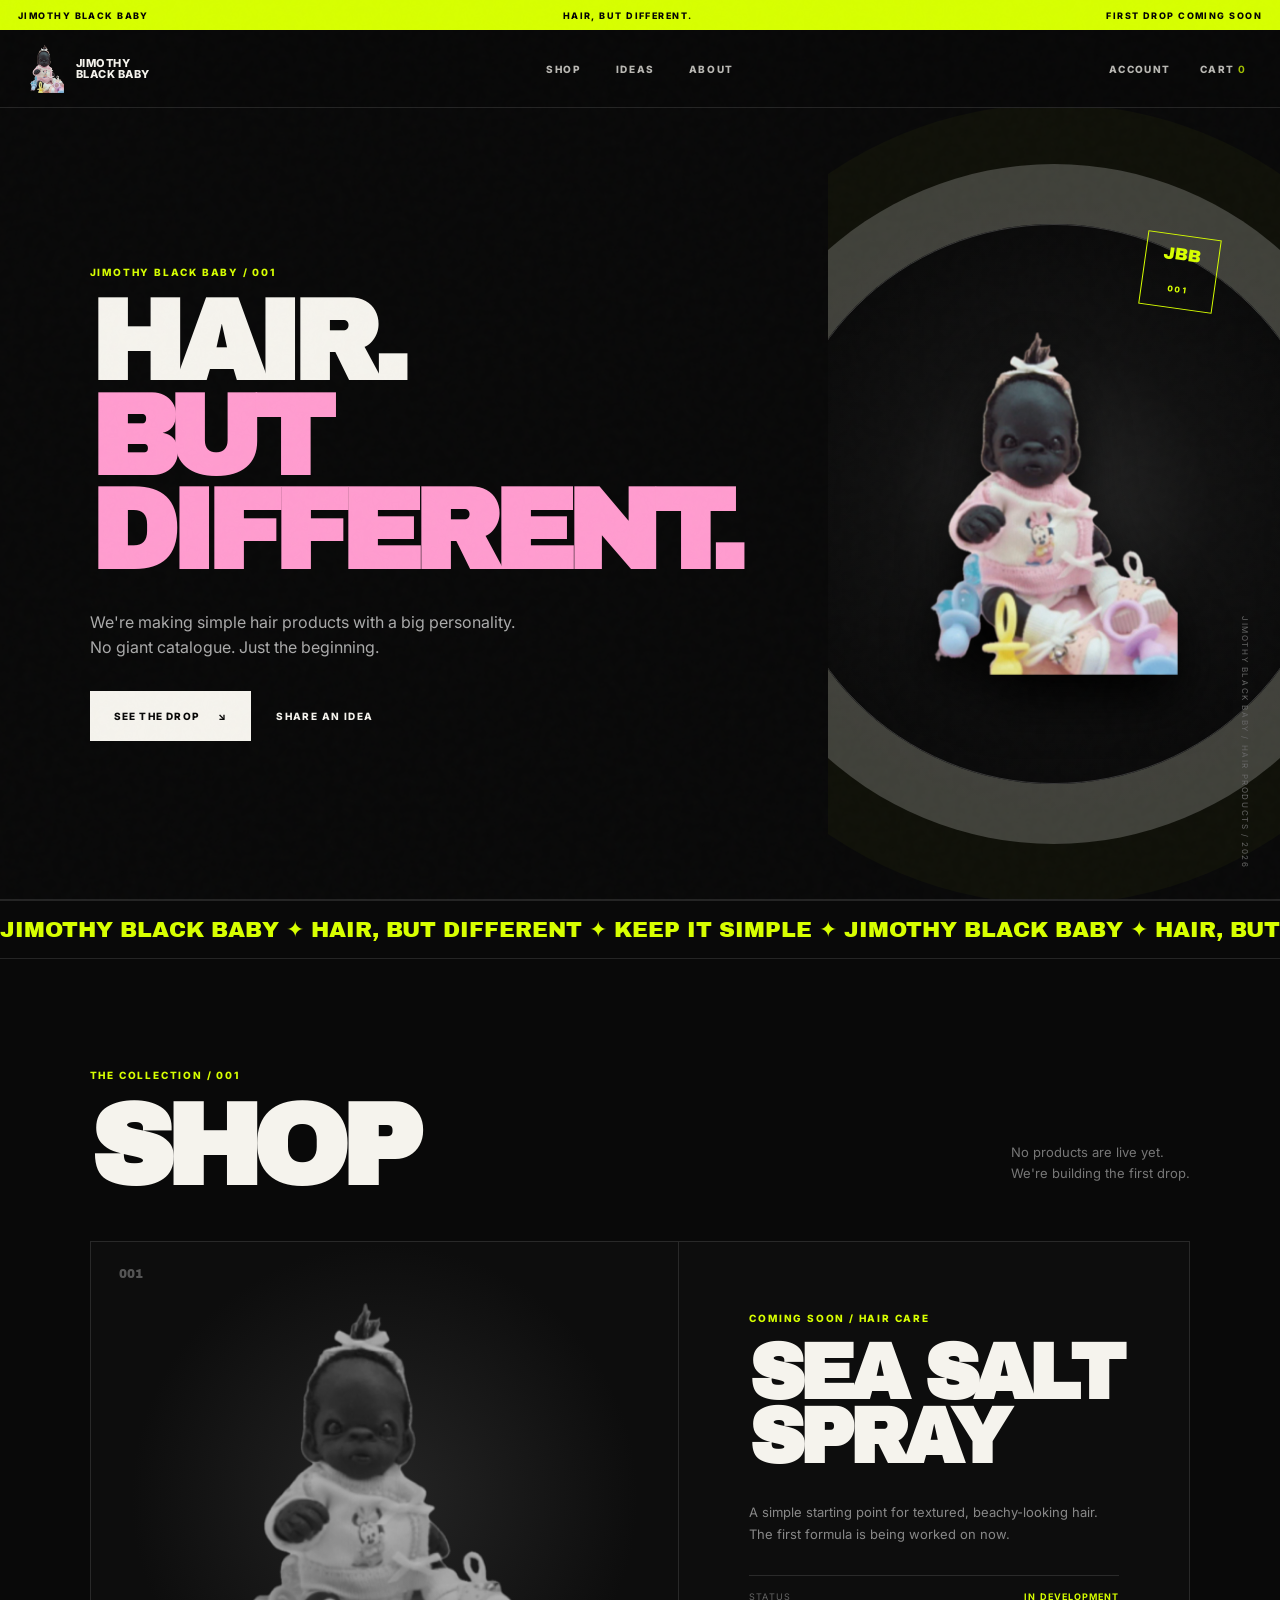
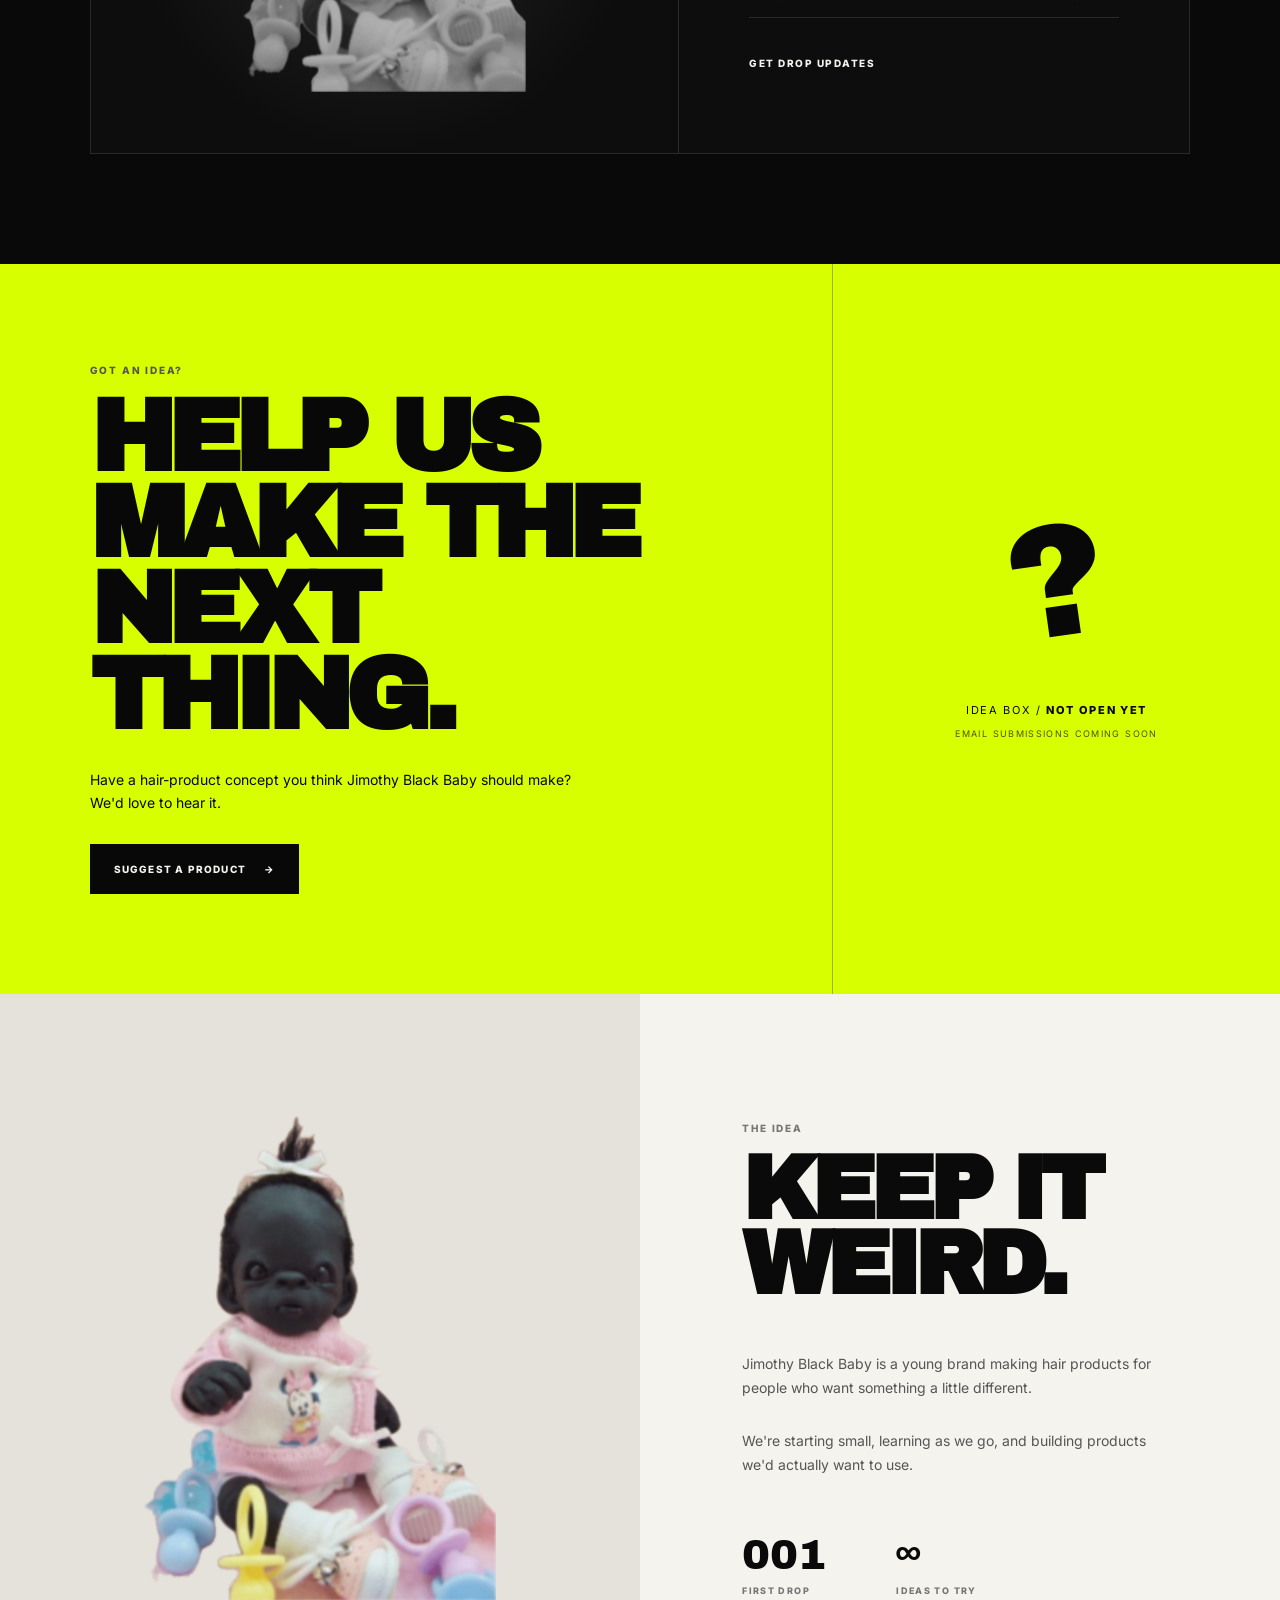
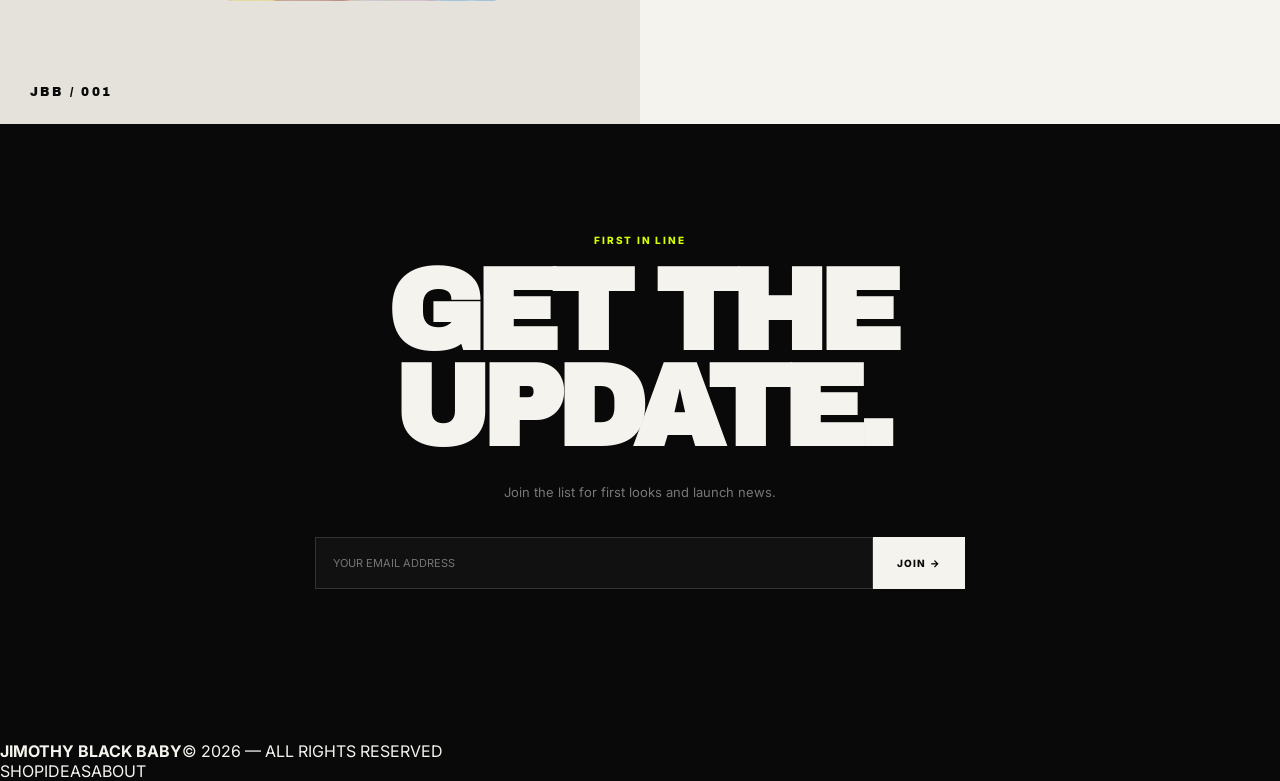
==== commit 6f68a27e: "Add files via upload" ====
--- a/index.html
+++ b/index.html
@@ -2,71 +2,76 @@
 <html lang="en">
 <head>
 <meta charset="utf-8">
-<meta name="viewport" content="width=device-width, initial-scale=1">
-<title>Jimothy Black Baby — Official</title>
-<meta name="description" content="Jimothy Black Baby. Something new is coming.">
+<meta name="viewport" content="width=device-width, initial-scale=1, viewport-fit=cover">
+<meta name="theme-color" content="#090909">
+<title>Jimothy Black Baby — Hair, But Different.</title>
+<meta name="description" content="Jimothy Black Baby hair products. First drops coming soon.">
 <link rel="preconnect" href="https://fonts.googleapis.com">
 <link rel="preconnect" href="https://fonts.gstatic.com" crossorigin>
 <link href="https://fonts.googleapis.com/css2?family=Archivo+Black&family=Inter:wght@400;500;600;700;800&display=swap" rel="stylesheet">
 <link rel="stylesheet" href="style.css">
 </head>
 <body>
-<div class="announcement"><span>JIMOTHY BLACK BABY</span><span>NEW THINGS LOADING...</span><span>JIMOTHY BLACK BABY</span></div>
+<div class="announcement"><span>JIMOTHY BLACK BABY</span><span>HAIR, BUT DIFFERENT.</span><span>FIRST DROP COMING SOON</span></div>
 
 <header class="header">
-  <a class="brand" href="#top" aria-label="Jimothy Black Baby home">
-    <img src="logo.png" alt="">
-    <span>JIMOTHY<br>BLACK BABY</span>
-  </a>
-  <nav>
-    <a href="#shop">SHOP</a><a href="#about">ABOUT</a><a href="#contact">CONTACT</a>
-  </nav>
-  <button class="cart-button" id="cartButton">CART <b>0</b></button>
+  <a class="brand" href="#top" aria-label="Jimothy Black Baby home"><img src="logo.png" alt=""><span>JIMOTHY<br>BLACK BABY</span></a>
+  <nav aria-label="Main"><a href="#shop">SHOP</a><a href="#ideas">IDEAS</a><a href="#about">ABOUT</a></nav>
+  <div class="header-right"><button class="account" id="accountButton">ACCOUNT</button><button class="cart-button" id="cartButton">CART <b>0</b></button><button class="menu" id="menuButton" aria-label="Open menu">☰</button></div>
 </header>
+
+<div class="mobile-menu" id="mobileMenu"><a href="#shop">SHOP</a><a href="#ideas">IDEAS</a><a href="#about">ABOUT</a><a href="#contact">CONTACT</a></div>
 
 <main id="top">
 <section class="hero">
   <div class="hero-copy">
-    <p class="kicker">THE BEGINNING OF SOMETHING</p>
-    <h1>JIMOTHY<br><em>BLACK BABY</em></h1>
-    <p class="lead">A little strange. A little playful. Built to stand out.</p>
-    <div class="actions"><a class="button" href="#shop">ENTER THE SHOP <span>↘</span></a><a class="ghost" href="#about">OUR STORY</a></div>
+    <p class="kicker">JIMOTHY BLACK BABY / 001</p>
+    <h1>HAIR.<br><em>BUT<br>DIFFERENT.</em></h1>
+    <p class="lead">We're making simple hair products with a big personality. No giant catalogue. Just the beginning.</p>
+    <div class="actions"><a class="button" href="#shop">SEE THE DROP <span>↘</span></a><a class="ghost" href="#ideas">SHARE AN IDEA</a></div>
   </div>
   <div class="hero-visual">
-    <div class="burst">JB<br><small>001</small></div>
-    <div class="orb"></div>
+    <div class="orb"></div><div class="burst">JBB<br><small>001</small></div>
     <img src="logo.png" alt="Jimothy Black Baby character">
-    <p class="vertical">JIMOTHY BLACK BABY / EST. 2026</p>
+    <p class="vertical">JIMOTHY BLACK BABY / HAIR PRODUCTS / 2026</p>
   </div>
 </section>
 
-<div class="ticker"><div>JIMOTHY BLACK BABY&nbsp;&nbsp;✦&nbsp;&nbsp;NOT HERE TO BLEND IN&nbsp;&nbsp;✦&nbsp;&nbsp;JIMOTHY BLACK BABY&nbsp;&nbsp;✦&nbsp;&nbsp;NOT HERE TO BLEND IN&nbsp;&nbsp;✦&nbsp;&nbsp;</div></div>
+<div class="ticker"><div>JIMOTHY BLACK BABY ✦ HAIR, BUT DIFFERENT ✦ KEEP IT SIMPLE ✦ JIMOTHY BLACK BABY ✦ HAIR, BUT DIFFERENT ✦ KEEP IT SIMPLE ✦</div></div>
 
 <section id="shop" class="section shop">
-  <div class="section-top"><div><p class="kicker">THE COLLECTION / 001</p><h2>SHOP</h2></div><p class="muted">No products yet.<br>That's intentional.</p></div>
-  <div class="empty-card">
-    <div class="empty-number">001</div>
-    <div><p class="kicker">COMING SOON</p><h3>FIRST DROP<br>LOADING.</h3><p>We're building the first Jimothy Black Baby collection. Check back soon.</p><a href="#contact" class="text-link">GET ON THE LIST →</a></div>
-    <div class="empty-logo"><img src="logo.png" alt=""></div>
+  <div class="section-top"><div><p class="kicker">THE COLLECTION / 001</p><h2>SHOP</h2></div><p class="muted">No products are live yet.<br>We're building the first drop.</p></div>
+  <div class="product-card">
+    <div class="product-art"><span>001</span><img src="logo.png" alt=""></div>
+    <div class="product-info"><p class="kicker">COMING SOON / HAIR CARE</p><h3>SEA SALT<br>SPRAY</h3><p>A simple starting point for textured, beachy-looking hair. The first formula is being worked on now.</p><div class="product-meta"><span>STATUS</span><strong>IN DEVELOPMENT</strong></div><button class="notify" id="notifyButton">GET DROP UPDATES</button></div>
   </div>
 </section>
 
+<section id="ideas" class="ideas">
+  <div class="ideas-copy"><p class="kicker">GOT AN IDEA?</p><h2>HELP US<br>MAKE THE<br>NEXT THING.</h2><p>Have a hair-product concept you think Jimothy Black Baby should make? We'd love to hear it.</p><button class="button" id="ideaButton">SUGGEST A PRODUCT <span>→</span></button></div>
+  <div class="ideas-side"><div class="idea-symbol">?</div><p>IDEA BOX / <strong>NOT OPEN YET</strong></p><span>EMAIL SUBMISSIONS COMING SOON</span></div>
+</section>
+
 <section id="about" class="about">
-  <div class="about-art"><img src="logo.png" alt="Jimothy Black Baby character"><span>JBB</span></div>
-  <div class="about-copy"><p class="kicker">THE IDEA</p><h2>WEIRD<br>ON PURPOSE.</h2><p>Jimothy Black Baby is a new brand built around one simple idea: make things people remember.</p><p>No giant catalogue. No fake hype. Just a character, a point of view, and the first drop on the way.</p><div class="stats"><div><strong>001</strong><span>FIRST DROP</span></div><div><strong>∞</strong><span>MORE TO COME</span></div></div></div>
+  <div class="about-art"><img src="logo.png" alt="Jimothy Black Baby character"><span>JBB / 001</span></div>
+  <div class="about-copy"><p class="kicker">THE IDEA</p><h2>KEEP IT<br>WEIRD.</h2><p>Jimothy Black Baby is a young brand making hair products for people who want something a little different.</p><p>We're starting small, learning as we go, and building products we'd actually want to use.</p><div class="stats"><div><strong>001</strong><span>FIRST DROP</span></div><div><strong>∞</strong><span>IDEAS TO TRY</span></div></div></div>
 </section>
 
 <section id="contact" class="contact section">
-  <p class="kicker">DON'T MISS THE DROP</p><h2>GET IN<br>EARLY.</h2>
-  <p class="muted center">Join the list for first looks and launch updates.</p>
-  <form id="signup"><input id="email" type="email" placeholder="YOUR EMAIL ADDRESS" required><button class="button">JOIN →</button></form>
-  <p id="message" class="message"></p>
+  <p class="kicker">FIRST IN LINE</p><h2>GET THE<br>UPDATE.</h2><p class="muted center">Join the list for first looks and launch news.</p>
+  <form id="signup"><input id="email" type="email" placeholder="YOUR EMAIL ADDRESS" autocomplete="email" required><button class="button">JOIN →</button></form><p id="message" class="message"></p>
 </section>
 </main>
 
-<footer><div><strong>JIMOTHY BLACK BABY</strong><span>© <span id="year"></span> — ALL RIGHTS RESERVED</span></div><div><a href="#shop">SHOP</a><a href="#about">ABOUT</a><a href="#contact">CONTACT</a></div></footer>
+<footer><div><strong>JIMOTHY BLACK BABY</strong><span>© <span id="year"></span> — ALL RIGHTS RESERVED</span></div><div><a href="#shop">SHOP</a><a href="#ideas">IDEAS</a><a href="#about">ABOUT</a></div></footer>
 
 <div class="overlay" id="overlay"></div>
-<aside class="cart" id="cart" aria-hidden="true"><button class="close" id="close">×</button><p class="kicker">YOUR CART</p><h2>EMPTY<br>FOR NOW.</h2><p>There aren't any products available yet. Come back when the first drop lands.</p><button class="button" id="keep">KEEP EXPLORING</button></aside>
+<aside class="panel cart-panel" id="cart" aria-hidden="true"><button class="close" id="closeCart">×</button><p class="kicker">YOUR CART</p><h2>EMPTY<br>FOR NOW.</h2><p>Products aren't available yet. When the first drop lands, your cart will live here.</p><button class="button" id="keep">KEEP EXPLORING</button></aside>
+
+<aside class="panel account-panel" id="accountPanel" aria-hidden="true"><button class="close" id="closeAccount">×</button><p class="kicker">JBB ACCOUNT</p><h2>ACCOUNT<br>COMING SOON.</h2><p>We're leaving account creation off for this first version. When you're ready, we can connect sign-in with Google, Apple, Microsoft and more.</p><button class="button" id="accountOk">GOT IT</button></aside>
+
+<div class="modal" id="ideaModal" aria-hidden="true"><div class="modal-box"><button class="close" id="closeIdea">×</button><p class="kicker">PRODUCT IDEAS</p><h2>NOT OPEN<br>YET.</h2><p>We haven't made the idea inbox yet. Once you and your friend create the JBB email, this button can open an email form for customers to send product concepts.</p><button class="button" id="ideaOk">OK, GOT IT</button></div></div>
+
+<div class="modal" id="notifyModal" aria-hidden="true"><div class="modal-box"><button class="close" id="closeNotify">×</button><p class="kicker">DROP UPDATES</p><h2>COMING<br>SOON.</h2><p>We'll connect this to the real signup system when you're ready. For now, the site is just showing the experience.</p><button class="button" id="notifyOk">CLOSE</button></div></div>
 <script src="script.js"></script>
 </body></html>
--- a/style.css
+++ b/style.css
@@ -1 +1 @@
-*{box-sizing:border-box}html{scroll-behavior:smooth}body{margin:0;background:#090909;color:#f5f3ed;font-family:Inter,Arial,sans-serif}a{color:inherit;text-decoration:none}button,input{font:inherit}.announcement{height:30px;display:flex;justify-content:space-between;align-items:center;padding:0 18px;background:#d7ff00;color:#050505;font-size:9px;font-weight:800;letter-spacing:.16em;overflow:hidden}.header{height:78px;position:sticky;top:0;z-index:30;display:grid;grid-template-columns:1fr auto 1fr;align-items:center;padding:10px 28px;background:rgba(9,9,9,.9);backdrop-filter:blur(14px);border-bottom:1px solid #252525}.brand{display:flex;align-items:center;gap:10px;width:max-content;font-size:11px;font-weight:800;line-height:.95;letter-spacing:.04em}.brand img{width:38px;height:48px;object-fit:contain}.header nav{display:flex;gap:34px;font-size:10px;font-weight:800;letter-spacing:.16em}.header nav a,.cart-button{opacity:.75;transition:.2s}.header nav a:hover,.cart-button:hover{opacity:1;color:#d7ff00}.cart-button{justify-self:end;border:0;background:none;color:#f5f3ed;font-size:10px;font-weight:800;letter-spacing:.15em;cursor:pointer}.cart-button b{color:#d7ff00}.hero{min-height:calc(100vh - 108px);display:grid;grid-template-columns:1fr 1fr;border-bottom:1px solid #252525}.hero-copy{padding:10vw 7vw;display:flex;justify-content:center;flex-direction:column}.kicker{margin:0 0 18px;color:#d7ff00;font-size:10px;font-weight:800;letter-spacing:.18em}.hero h1,.section h2,.about h2,.contact h2,.cart h2{font-family:"Archivo Black",Impact,sans-serif;text-transform:uppercase;letter-spacing:-.07em;line-height:.84;margin:0}.hero h1{font-size:clamp(58px,8.8vw,140px)}.hero h1 em{font-style:normal;color:#ff9ccf}.lead{max-width:420px;margin:30px 0;color:#aaa;font-size:16px;line-height:1.6}.actions{display:flex;align-items:center;gap:25px}.button{display:inline-flex;align-items:center;justify-content:center;gap:18px;min-height:50px;padding:0 23px;background:#f5f3ed;color:#080808;border:1px solid #f5f3ed;font-size:10px;font-weight:800;letter-spacing:.12em;cursor:pointer;transition:.2s}.button:hover{background:#d7ff00;border-color:#d7ff00;transform:translateY(-2px)}.ghost{font-size:10px;font-weight:800;letter-spacing:.14em}.ghost:hover{color:#ff9ccf}.hero-visual{position:relative;display:grid;place-items:center;min-height:650px;background:radial-gradient(circle,#292929 0,#111 35%,#090909 68%);overflow:hidden}.hero-visual img{position:relative;z-index:2;width:min(55%,400px);max-height:75vh;object-fit:contain;filter:drop-shadow(0 25px 25px #000)}.orb{position:absolute;width:min(58vw,560px);aspect-ratio:1;border:1px solid #383838;border-radius:50%;box-shadow:0 0 0 60px #ffffff03,0 0 0 120px #d7ff0008}.burst{position:absolute;z-index:3;top:16%;right:14%;width:74px;height:74px;border:1px solid #d7ff00;color:#d7ff00;display:grid;place-items:center;text-align:center;font-family:"Archivo Black";font-size:17px;line-height:.7;transform:rotate(8deg)}.burst small{font:800 8px Inter;letter-spacing:.15em}.vertical{position:absolute;right:22px;bottom:30px;writing-mode:vertical-rl;font-size:8px;letter-spacing:.2em;color:#666}.ticker{overflow:hidden;border-bottom:1px solid #252525;border-top:1px solid #252525;white-space:nowrap;color:#d7ff00;font:22px "Archivo Black";padding:16px 0}.ticker div{display:inline-block;animation:slide 24s linear infinite}@keyframes slide{to{transform:translateX(-35%)}}.section{padding:110px 7vw}.section-top{display:flex;justify-content:space-between;align-items:end;margin-bottom:45px}.section h2{font-size:clamp(60px,9vw,130px)}.muted{color:#777;line-height:1.55;font-size:13px}.empty-card{min-height:440px;border:1px solid #292929;background:#0d0d0d;display:grid;grid-template-columns:110px 1fr 35%;align-items:center;padding:55px;overflow:hidden}.empty-number{align-self:start;color:#444;font:12px "Archivo Black";letter-spacing:.1em}.empty-card h3{font:54px/.85 "Archivo Black";letter-spacing:-.05em;margin:0}.empty-card p:not(.kicker){max-width:390px;color:#888;line-height:1.6;font-size:13px}.text-link{color:#d7ff00;font-size:10px;font-weight:800;letter-spacing:.15em}.empty-logo{height:100%;display:grid;place-items:center}.empty-logo img{width:75%;max-height:330px;object-fit:contain;filter:grayscale(1);opacity:.7}.about{display:grid;grid-template-columns:1fr 1fr;background:#f5f3ed;color:#0a0a0a}.about-art{min-height:620px;background:#e4e2da;position:relative;display:grid;place-items:center;overflow:hidden}.about-art img{width:55%;max-width:400px;max-height:560px;object-fit:contain}.about-art span{position:absolute;bottom:25px;left:30px;font:12px "Archivo Black";letter-spacing:.2em}.about-copy{padding:10vw 8vw;display:flex;justify-content:center;flex-direction:column}.about-copy .kicker{color:#777}.about h2{font-size:clamp(55px,7vw,105px);margin-bottom:35px}.about-copy>p:not(.kicker){max-width:520px;color:#555;line-height:1.75;font-size:14px}.stats{display:flex;gap:70px;margin-top:40px}.stats strong{display:block;font:42px "Archivo Black"}.stats span{display:block;margin-top:7px;font-size:9px;font-weight:800;letter-spacing:.15em;color:#777}.contact{text-align:center}.contact h2{font-size:clamp(60px,9vw,130px)}.center{max-width:390px;margin:25px auto}.contact form{max-width:650px;margin:35px auto 0;display:flex}.contact input{flex:1;min-width:0;height:52px;padding:0 17px;background:#111;border:1px solid #333;color:#fff;outline:none;font-size:11px}.contact input:focus{border-color:#d7ff00}.message{min-height:20px;color:#d7ff00;font-size:11px}.footer{display:flex;justify-content:space-between;gap:30px;padding:35px 7vw;border-top:1px solid #252525;color:#777;font-size:9px;letter-spacing:.08em}.footer strong{display:block;color:#f5f3ed;margin-bottom:8px}.footer a{margin-left:25px}.footer a:hover{color:#d7ff00}.overlay{position:fixed;inset:0;z-index:50;background:#000a;opacity:0;pointer-events:none;transition:.25s}.overlay.open{opacity:1;pointer-events:auto}.cart{position:fixed;z-index:60;right:0;top:0;width:min(440px,92vw);height:100vh;padding:85px 40px;background:#f5f3ed;color:#090909;transform:translateX(100%);transition:.3s}.cart.open{transform:translateX(0)}.cart h2{font-size:65px}.cart p:not(.kicker){color:#555;line-height:1.6}.close{position:absolute;top:20px;right:25px;border:0;background:none;font-size:35px;cursor:pointer}@media(max-width:800px){.announcement span:nth-child(2){display:none}.header{grid-template-columns:1fr auto}.header nav{display:none}.hero{grid-template-columns:1fr}.hero-copy{padding:80px 7vw 50px}.hero-visual{min-height:520px}.hero-visual img{width:58%}.section{padding:75px 6vw}.section-top{display:block}.section-top .muted{margin-top:20px}.empty-card{grid-template-columns:1fr;gap:25px;padding:35px;min-height:520px}.empty-logo{display:none}.empty-card h3{font-size:44px}.about{grid-template-columns:1fr}.about-art{min-height:430px}.about-copy{padding:75px 7vw}.contact form{flex-direction:column;gap:10px}.footer{flex-direction:column}.footer a{margin:0 18px 0 0}}
+*{box-sizing:border-box}html{scroll-behavior:smooth}body{margin:0;background:#090909;color:#f5f3ed;font-family:Inter,Arial,sans-serif;overflow-x:hidden}body:before{content:"";position:fixed;inset:0;pointer-events:none;opacity:.035;background-image:url("data:image/svg+xml,%3Csvg viewBox='0 0 120 120' xmlns='http://www.w3.org/2000/svg'%3E%3Cfilter id='n'%3E%3CfeTurbulence type='fractalNoise' baseFrequency='.8' numOctaves='3' stitchTiles='stitch'/%3E%3C/filter%3E%3Crect width='100%25' height='100%25' filter='url(%23n)' opacity='.5'/%3E%3C/svg%3E");z-index:100}a{color:inherit;text-decoration:none}button,input{font:inherit}.announcement{height:30px;display:flex;justify-content:space-between;align-items:center;padding:0 18px;background:#d7ff00;color:#050505;font-size:9px;font-weight:800;letter-spacing:.16em;overflow:hidden}.header{height:78px;position:sticky;top:0;z-index:40;display:grid;grid-template-columns:1fr auto 1fr;align-items:center;padding:10px 28px;background:rgba(9,9,9,.9);backdrop-filter:blur(14px);border-bottom:1px solid #252525}.brand{display:flex;align-items:center;gap:10px;width:max-content;font-size:11px;font-weight:800;line-height:.95;letter-spacing:.04em}.brand img{width:38px;height:48px;object-fit:contain}.header nav{display:flex;gap:34px;font-size:10px;font-weight:800;letter-spacing:.16em}.header nav a,.account,.cart-button{opacity:.75;transition:.2s}.header nav a:hover,.account:hover,.cart-button:hover{opacity:1;color:#d7ff00}.header-right{justify-self:end;display:flex;gap:18px;align-items:center}.account,.cart-button,.menu{border:0;background:none;color:#f5f3ed;cursor:pointer;font-size:10px;font-weight:800;letter-spacing:.13em}.cart-button b{color:#d7ff00}.menu{display:none;font-size:19px}.mobile-menu{display:none}.hero{min-height:calc(100vh - 108px);display:grid;grid-template-columns:1fr 1fr;border-bottom:1px solid #252525}.hero-copy{padding:9vw 7vw;display:flex;justify-content:center;flex-direction:column}.kicker{margin:0 0 18px;color:#d7ff00;font-size:10px;font-weight:800;letter-spacing:.18em}.hero h1,.section h2,.about h2,.contact h2,.ideas h2,.product-info h3,.panel h2,.modal-box h2{font-family:"Archivo Black",Impact,sans-serif;text-transform:uppercase;letter-spacing:-.07em;line-height:.84;margin:0}.hero h1{font-size:clamp(58px,8.8vw,140px)}.hero h1 em{font-style:normal;color:#ff9ccf}.lead{max-width:430px;margin:30px 0;color:#aaa;font-size:16px;line-height:1.6}.actions{display:flex;align-items:center;gap:25px}.button{display:inline-flex;align-items:center;justify-content:center;gap:18px;min-height:50px;padding:0 23px;background:#f5f3ed;color:#080808;border:1px solid #f5f3ed;font-size:10px;font-weight:800;letter-spacing:.12em;cursor:pointer;transition:.25s}.button:hover{background:#d7ff00;border-color:#d7ff00;transform:translateY(-3px)}.ghost{font-size:10px;font-weight:800;letter-spacing:.14em}.ghost:hover{color:#ff9ccf}.hero-visual{position:relative;display:grid;place-items:center;min-height:650px;background:radial-gradient(circle,#292929 0,#111 35%,#090909 68%);overflow:hidden}.hero-visual img{position:relative;z-index:2;width:min(55%,400px);max-height:75vh;object-fit:contain;filter:drop-shadow(0 25px 25px #000);animation:float 5s ease-in-out infinite}@keyframes float{50%{transform:translateY(-10px) rotate(1deg)}}.orb{position:absolute;width:min(58vw,560px);aspect-ratio:1;border:1px solid #383838;border-radius:50%;box-shadow:0 0 0 60px #fff3,0 0 0 120px #d7ff0008;animation:spin 25s linear infinite}@keyframes spin{to{transform:rotate(360deg)}}.burst{position:absolute;z-index:3;top:16%;right:14%;width:74px;height:74px;border:1px solid #d7ff00;color:#d7ff00;display:grid;place-items:center;text-align:center;font-family:"Archivo Black";font-size:17px;line-height:.7;transform:rotate(8deg)}.burst small{font:800 8px Inter;letter-spacing:.15em}.vertical{position:absolute;right:22px;bottom:30px;writing-mode:vertical-rl;font-size:8px;letter-spacing:.2em;color:#666}.ticker{overflow:hidden;border-bottom:1px solid #252525;border-top:1px solid #252525;white-space:nowrap;color:#d7ff00;font:22px "Archivo Black";padding:16px 0}.ticker div{display:inline-block;animation:slide 24s linear infinite}@keyframes slide{to{transform:translateX(-35%)}}.section{padding:110px 7vw}.section-top{display:flex;justify-content:space-between;align-items:end;margin-bottom:45px}.section h2{font-size:clamp(60px,9vw,130px)}.muted{color:#777;line-height:1.55;font-size:13px}.product-card{min-height:500px;border:1px solid #292929;background:#0d0d0d;display:grid;grid-template-columns:1.15fr 1fr;overflow:hidden}.product-art{position:relative;display:grid;place-items:center;background:radial-gradient(circle,#252525,#0d0d0d 65%)}.product-art>span{position:absolute;top:25px;left:28px;color:#555;font:12px "Archivo Black"}.product-art img{width:48%;max-height:400px;object-fit:contain;filter:grayscale(1);opacity:.72;transition:.4s}.product-card:hover .product-art img{transform:scale(1.05) rotate(-2deg);filter:none;opacity:1}.product-info{padding:70px;display:flex;flex-direction:column;justify-content:center;border-left:1px solid #292929}.product-info h3{font-size:clamp(50px,6vw,90px)}.product-info>p:not(.kicker){max-width:430px;color:#888;line-height:1.7;font-size:13px;margin:30px 0}.product-meta{border-top:1px solid #2a2a2a;border-bottom:1px solid #2a2a2a;padding:15px 0;display:flex;justify-content:space-between;font-size:9px;letter-spacing:.12em}.product-meta span{color:#666}.product-meta strong{color:#d7ff00}.notify{align-self:flex-start;margin-top:25px;padding:14px 0;border:0;background:none;color:#f5f3ed;font-size:10px;font-weight:800;letter-spacing:.15em;cursor:pointer}.notify:hover{color:#ff9ccf}.ideas{display:grid;grid-template-columns:1.3fr .7fr;background:#d7ff00;color:#080808}.ideas-copy{padding:100px 7vw}.ideas .kicker{color:#555}.ideas h2{font-size:clamp(60px,8vw,120px)}.ideas-copy>p:not(.kicker){max-width:500px;line-height:1.65;font-size:14px;margin:30px 0}.ideas .button{background:#080808;color:#f5f3ed;border-color:#080808}.ideas .button:hover{background:#ff9ccf;color:#080808;border-color:#ff9ccf}.ideas-side{display:flex;flex-direction:column;align-items:center;justify-content:center;border-left:1px solid #9eb800;min-height:500px}.idea-symbol{font:160px/.8 "Archivo Black";transform:rotate(-8deg);margin-bottom:45px}.ideas-side p{font-size:11px;letter-spacing:.15em}.ideas-side p strong{font-weight:800}.ideas-side>span{font-size:9px;letter-spacing:.15em;color:#4d5600}.about{display:grid;grid-template-columns:1fr 1fr;background:#f5f3ed;color:#0a0a0a}.about-art{min-height:620px;background:#e4e2da;position:relative;display:grid;place-items:center;overflow:hidden}.about-art img{width:55%;max-width:400px;max-height:560px;object-fit:contain}.about-art span{position:absolute;bottom:25px;left:30px;font:12px "Archivo Black";letter-spacing:.2em}.about-copy{padding:10vw 8vw;display:flex;justify-content:center;flex-direction:column}.about-copy .kicker{color:#777}.about h2{font-size:clamp(55px,7vw,105px);margin-bottom:35px}.about-copy>p:not(.kicker){max-width:520px;color:#555;line-height:1.75;font-size:14px}.stats{display:flex;gap:70px;margin-top:40px}.stats strong{display:block;font:42px "Archivo Black"}.stats span{display:block;margin-top:7px;font-size:9px;font-weight:800;letter-spacing:.15em;color:#777}.contact{text-align:center}.contact h2{font-size:clamp(60px,9vw,130px)}.center{max-width:390px;margin:25px auto}.contact form{max-width:650px;margin:35px auto 0;display:flex}.contact input{flex:1;min-width:0;height:52px;padding:0 17px;background:#111;border:1px solid #333;color:#fff;outline:none;font-size:11px}.contact input:focus{border-color:#d7ff00}.message{min-height:20px;color:#d7ff00;font-size:11px}.footer{display:flex;justify-content:space-between;gap:30px;padding:35px 7vw;border-top:1px solid #252525;color:#777;font-size:9px;letter-spacing:.08em}.footer strong{display:block;color:#f5f3ed;margin-bottom:8px}.footer a{margin-left:25px}.footer a:hover{color:#d7ff00}.overlay{position:fixed;inset:0;z-index:50;background:#000a;opacity:0;pointer-events:none;transition:.25s}.overlay.open{opacity:1;pointer-events:auto}.panel{position:fixed;z-index:60;right:0;top:0;width:min(440px,92vw);height:100vh;padding:85px 40px;background:#f5f3ed;color:#090909;transform:translateX(100%);transition:.3s}.panel.open{transform:translateX(0)}.panel h2{font-size:65px}.panel p:not(.kicker){color:#555;line-height:1.6}.close{position:absolute;top:20px;right:25px;border:0;background:none;font-size:35px;cursor:pointer}.modal{position:fixed;inset:0;z-index:70;display:grid;place-items:center;padding:25px;background:#000b;opacity:0;pointer-events:none;transition:.2s}.modal.open{opacity:1;pointer-events:auto}.modal-box{position:relative;width:min(520px,100%);padding:55px 45px;background:#f5f3ed;color:#090909}.modal-box h2{font-size:65px}.modal-box p:not(.kicker){color:#555;line-height:1.65;font-size:13px;margin:25px 0 30px}@media(max-width:800px){.announcement span:nth-child(2){display:none}.header{grid-template-columns:1fr auto}.header nav{display:none}.header-right{gap:12px}.account{display:none}.menu{display:block}.mobile-menu{position:fixed;z-index:35;top:108px;left:0;right:0;display:flex;flex-direction:column;background:#090909;border-bottom:1px solid #333;transform:translateY(-150%);transition:.3s}.mobile-menu.open{transform:translateY(0)}.mobile-menu a{padding:20px 25px;border-top:1px solid #222;font-size:11px;font-weight:800;letter-spacing:.16em}.hero{grid-template-columns:1fr}.hero-copy{padding:80px 7vw 50px}.hero-visual{min-height:520px}.hero-visual img{width:58%}.section{padding:75px 6vw}.section-top{display:block}.section-top .muted{margin-top:20px}.product-card{grid-template-columns:1fr}.product-art{min-height:390px}.product-info{padding:50px 30px;border-left:0;border-top:1px solid #292929}.ideas{grid-template-columns:1fr}.ideas-copy{padding:75px 7vw}.ideas-side{min-height:330px;border-left:0;border-top:1px solid #9eb800}.idea-symbol{font-size:110px;margin-bottom:30px}.about{grid-template-columns:1fr}.about-art{min-height:430px}.about-copy{padding:75px 7vw}.contact form{flex-direction:column;gap:10px}.footer{flex-direction:column}.footer a{margin:0 18px 0 0}.modal-box{padding:50px 30px}.modal-box h2{font-size:52px}.panel h2{font-size:54px}}@media(max-width:390px){.brand span{display:none}.hero h1{font-size:55px}.product-info h3{font-size:48px}}
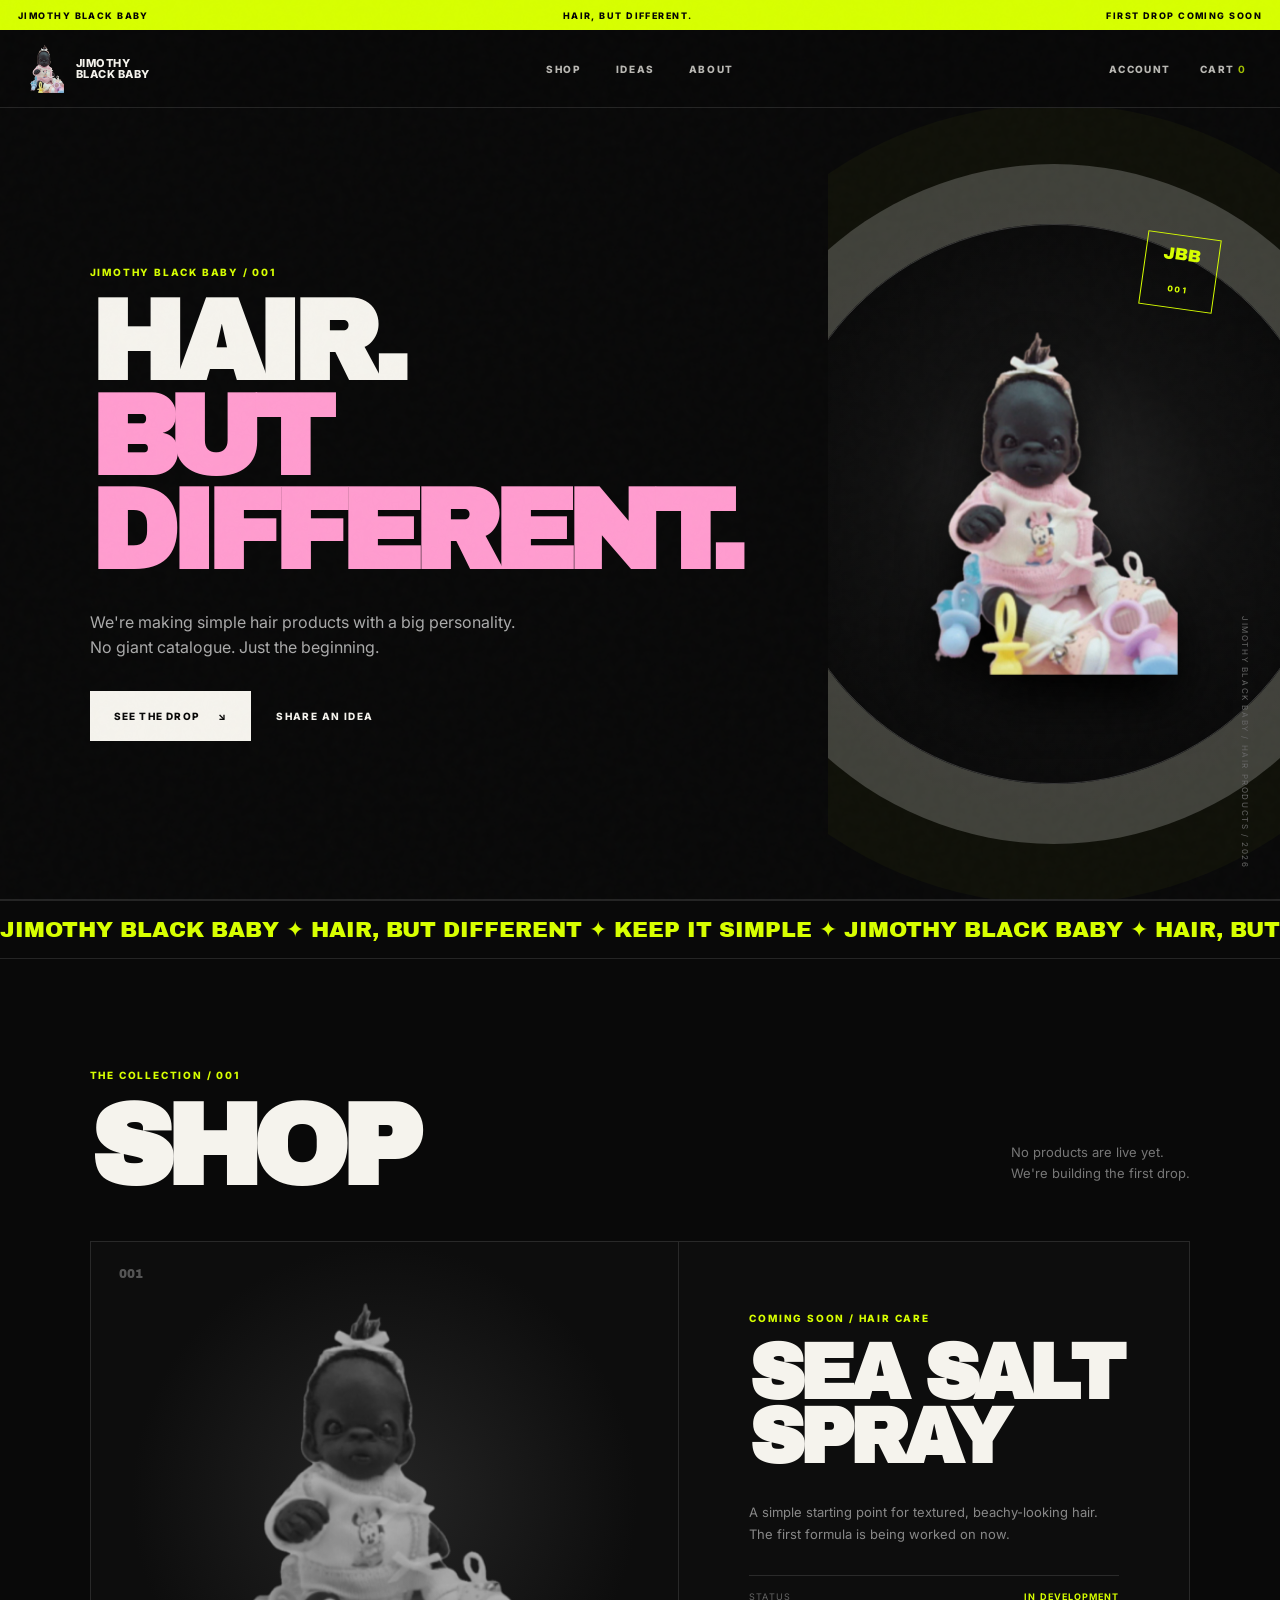
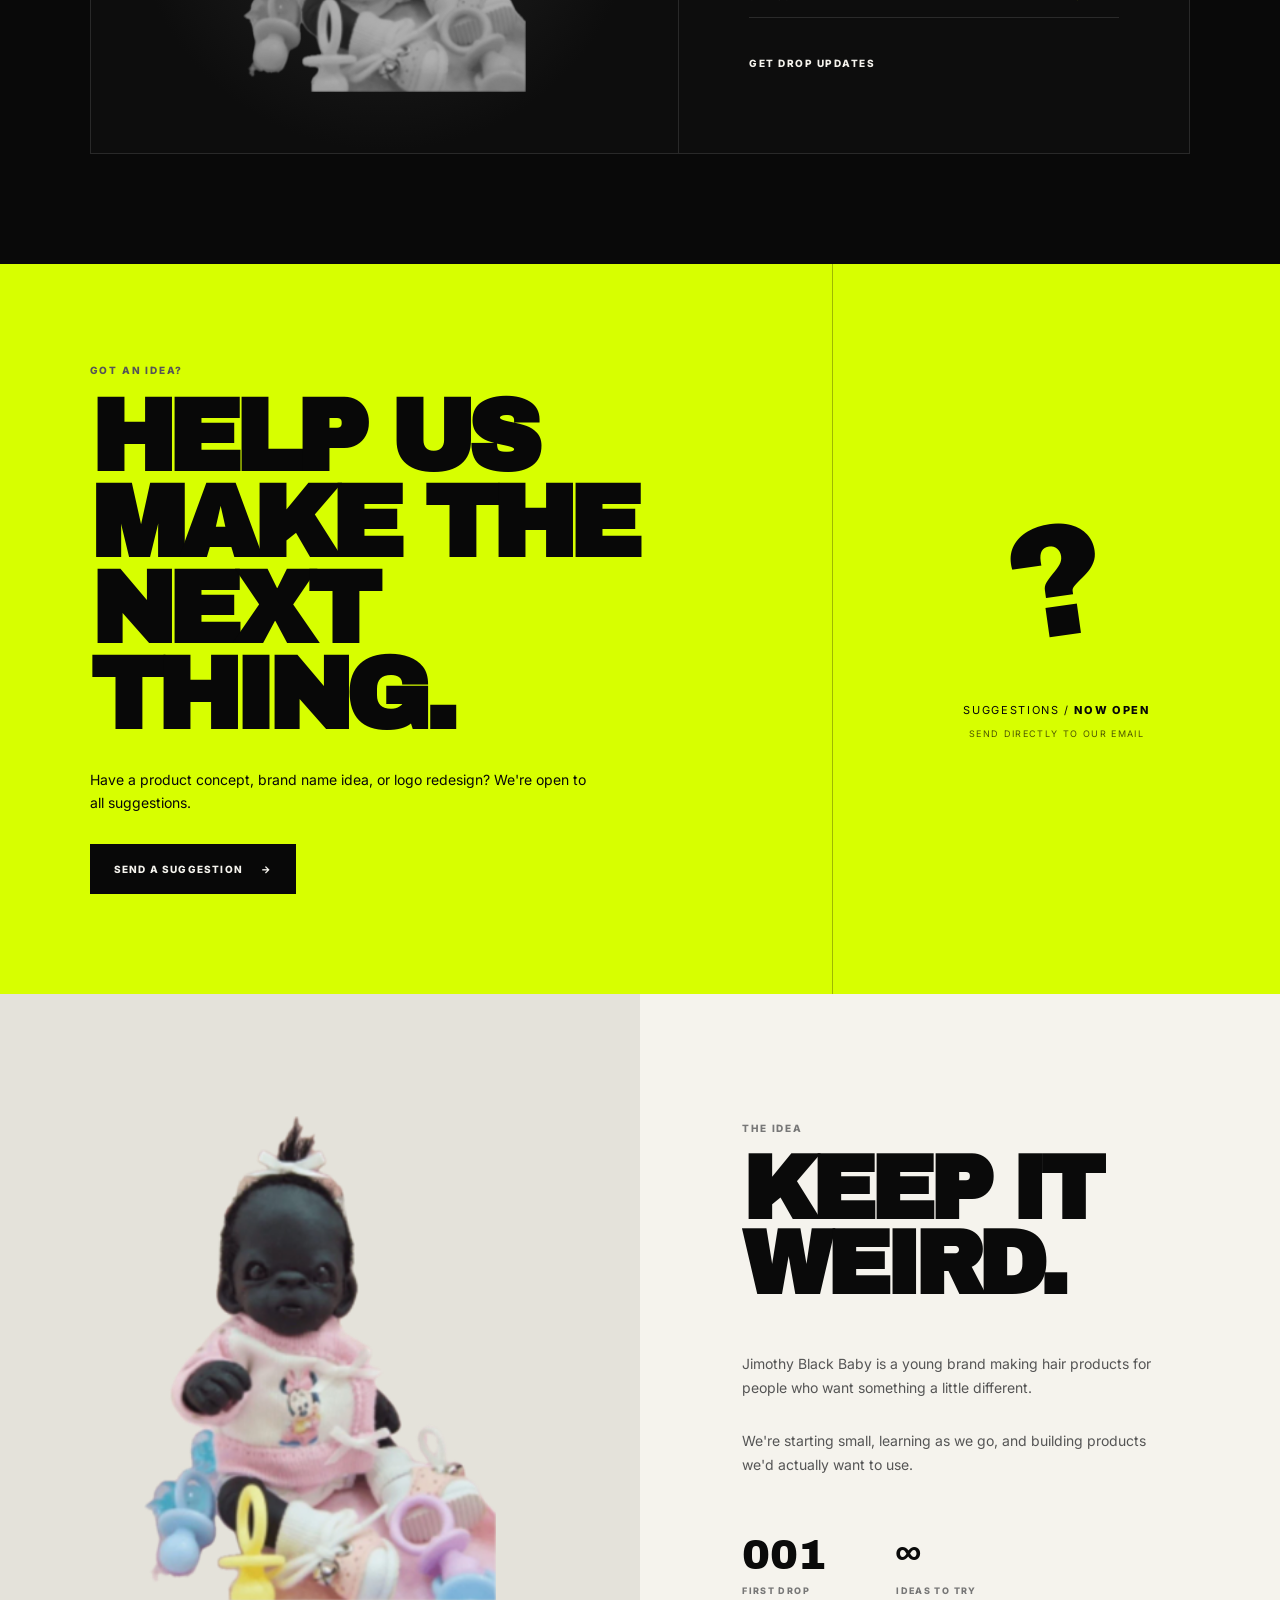
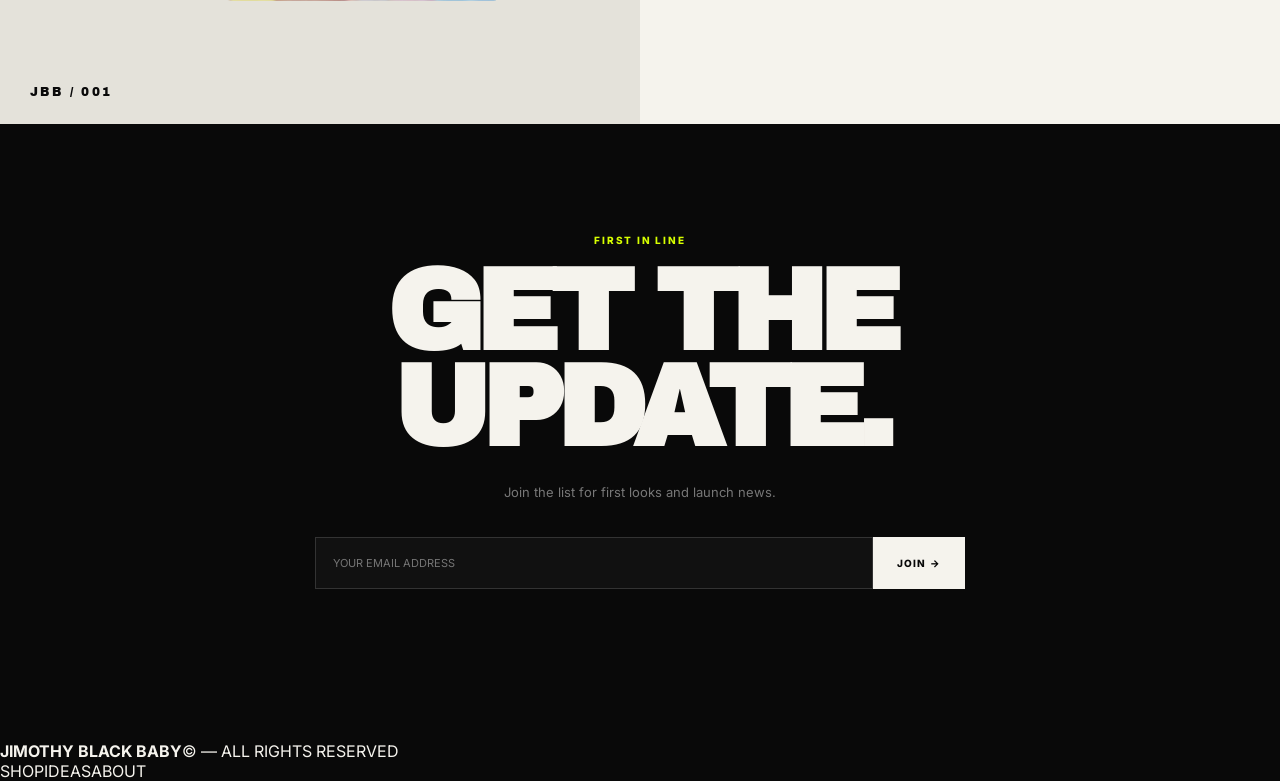
==== commit c10bd5e6: "Add initial HTML structure for Jimothy Black Baby" ====
--- a/index.html
+++ b/index.html
@@ -15,7 +15,7 @@
 <div class="announcement"><span>JIMOTHY BLACK BABY</span><span>HAIR, BUT DIFFERENT.</span><span>FIRST DROP COMING SOON</span></div>
 
 <header class="header">
-  <a class="brand" href="#top" aria-label="Jimothy Black Baby home"><img src="logo.png" alt=""><span>JIMOTHY<br>BLACK BABY</span></a>
+  <a class="brand" href="#top" aria-label="Jimothy Black Baby home"><img src="logo.png" alt="Jimothy Black Baby Logo"><span>JIMOTHY<br>BLACK BABY</span></a>
   <nav aria-label="Main"><a href="#shop">SHOP</a><a href="#ideas">IDEAS</a><a href="#about">ABOUT</a></nav>
   <div class="header-right"><button class="account" id="accountButton">ACCOUNT</button><button class="cart-button" id="cartButton">CART <b>0</b></button><button class="menu" id="menuButton" aria-label="Open menu">☰</button></div>
 </header>
@@ -42,14 +42,19 @@
 <section id="shop" class="section shop">
   <div class="section-top"><div><p class="kicker">THE COLLECTION / 001</p><h2>SHOP</h2></div><p class="muted">No products are live yet.<br>We're building the first drop.</p></div>
   <div class="product-card">
-    <div class="product-art"><span>001</span><img src="logo.png" alt=""></div>
+    <div class="product-art"><span>001</span><img src="logo.png" alt="Sea Salt Spray Preview"></div>
     <div class="product-info"><p class="kicker">COMING SOON / HAIR CARE</p><h3>SEA SALT<br>SPRAY</h3><p>A simple starting point for textured, beachy-looking hair. The first formula is being worked on now.</p><div class="product-meta"><span>STATUS</span><strong>IN DEVELOPMENT</strong></div><button class="notify" id="notifyButton">GET DROP UPDATES</button></div>
   </div>
 </section>
 
 <section id="ideas" class="ideas">
-  <div class="ideas-copy"><p class="kicker">GOT AN IDEA?</p><h2>HELP US<br>MAKE THE<br>NEXT THING.</h2><p>Have a hair-product concept you think Jimothy Black Baby should make? We'd love to hear it.</p><button class="button" id="ideaButton">SUGGEST A PRODUCT <span>→</span></button></div>
-  <div class="ideas-side"><div class="idea-symbol">?</div><p>IDEA BOX / <strong>NOT OPEN YET</strong></p><span>EMAIL SUBMISSIONS COMING SOON</span></div>
+  <div class="ideas-copy">
+    <p class="kicker">GOT AN IDEA?</p>
+    <h2>HELP US<br>MAKE THE<br>NEXT THING.</h2>
+    <p>Have a product concept, brand name idea, or logo redesign? We're open to all suggestions.</p>
+    <button class="button" id="ideaButton">SEND A SUGGESTION <span>→</span></button>
+  </div>
+  <div class="ideas-side"><div class="idea-symbol">?</div><p>SUGGESTIONS / <strong>NOW OPEN</strong></p><span>SEND DIRECTLY TO OUR EMAIL</span></div>
 </section>
 
 <section id="about" class="about">
@@ -70,7 +75,26 @@
 
 <aside class="panel account-panel" id="accountPanel" aria-hidden="true"><button class="close" id="closeAccount">×</button><p class="kicker">JBB ACCOUNT</p><h2>ACCOUNT<br>COMING SOON.</h2><p>We're leaving account creation off for this first version. When you're ready, we can connect sign-in with Google, Apple, Microsoft and more.</p><button class="button" id="accountOk">GOT IT</button></aside>
 
-<div class="modal" id="ideaModal" aria-hidden="true"><div class="modal-box"><button class="close" id="closeIdea">×</button><p class="kicker">PRODUCT IDEAS</p><h2>NOT OPEN<br>YET.</h2><p>We haven't made the idea inbox yet. Once you and your friend create the JBB email, this button can open an email form for customers to send product concepts.</p><button class="button" id="ideaOk">OK, GOT IT</button></div></div>
+<!-- V4 UPDATED SUGGESTION MODAL -->
+<div class="modal" id="ideaModal" aria-hidden="true">
+  <div class="modal-box">
+    <button class="close" id="closeIdea">×</button>
+    <p class="kicker">SUGGESTIONS</p>
+    <h2>SHARE YOUR<br>IDEAS.</h2>
+    <p>Select what you'd like to suggest and type your idea below. Submitting will open your email app to send it to us!</p>
+    <form id="suggestionForm">
+      <label for="suggestionType" class="form-label">WHAT IS THIS SUGGESTION FOR?</label>
+      <select id="suggestionType" class="form-input" required>
+        <option value="Product Idea">New Product Idea</option>
+        <option value="New Brand Name">New Brand Name Idea</option>
+        <option value="New Logo Idea">New Logo Idea</option>
+      </select>
+      <label for="suggestionText" class="form-label">YOUR SUGGESTION / DETAILS:</label>
+      <textarea id="suggestionText" class="form-input form-textarea" placeholder="Type your idea or details here..." required></textarea>
+      <button type="submit" class="button" style="width: 100%; margin-top: 15px;">SEND EMAIL <span>→</span></button>
+    </form>
+  </div>
+</div>
 
 <div class="modal" id="notifyModal" aria-hidden="true"><div class="modal-box"><button class="close" id="closeNotify">×</button><p class="kicker">DROP UPDATES</p><h2>COMING<br>SOON.</h2><p>We'll connect this to the real signup system when you're ready. For now, the site is just showing the experience.</p><button class="button" id="notifyOk">CLOSE</button></div></div>
 <script src="script.js"></script>
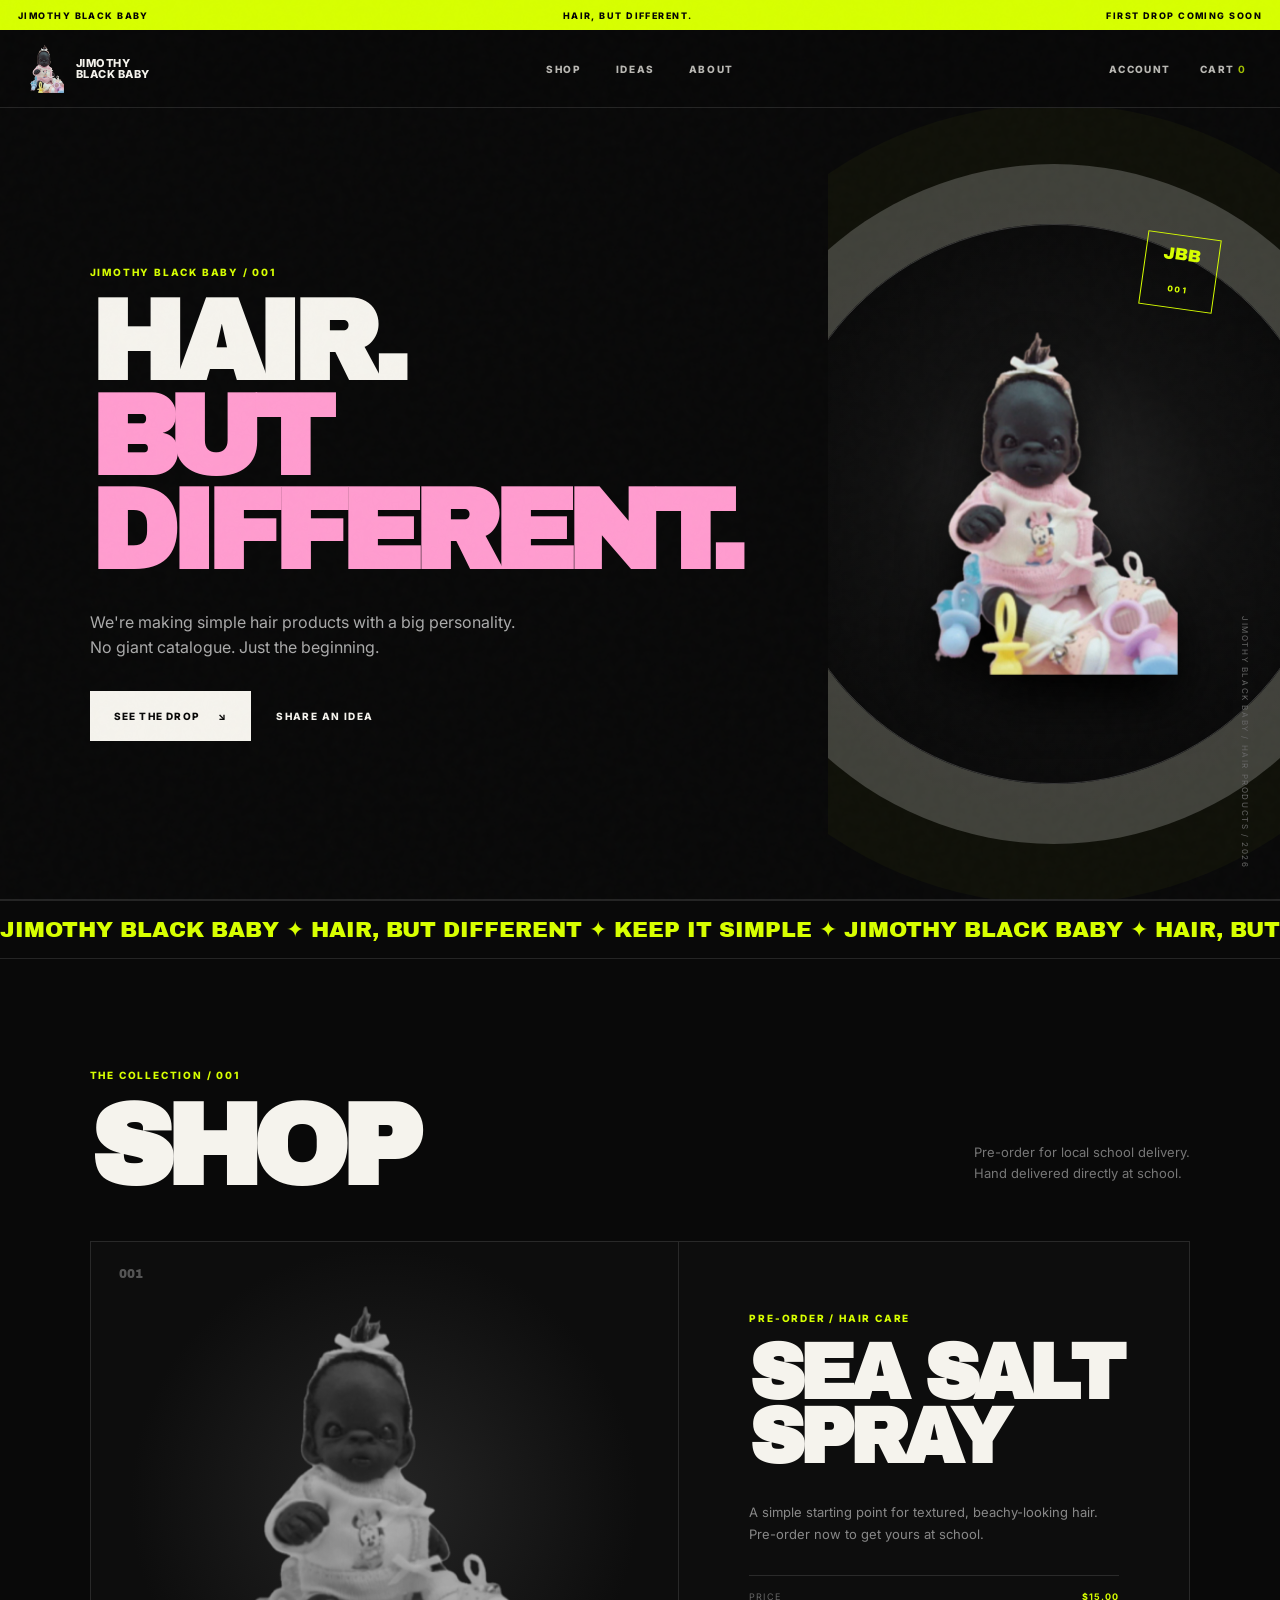
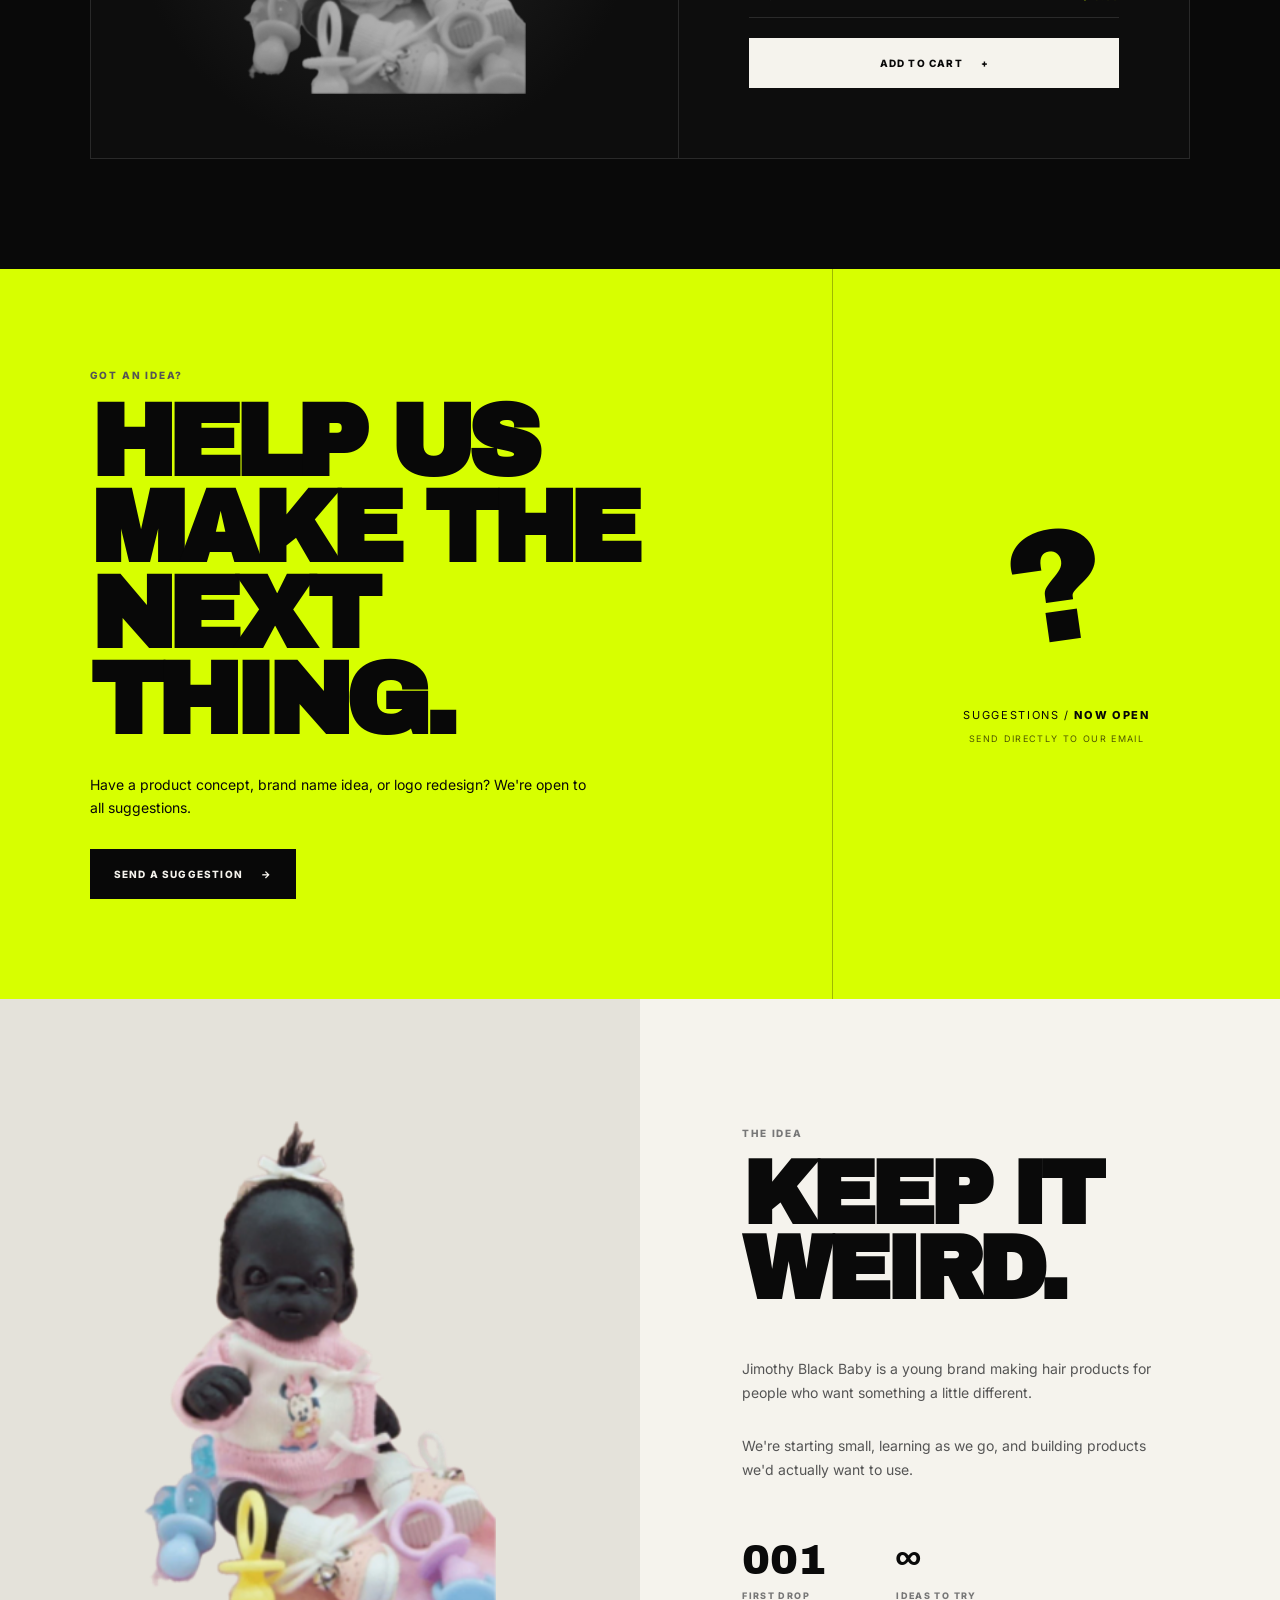
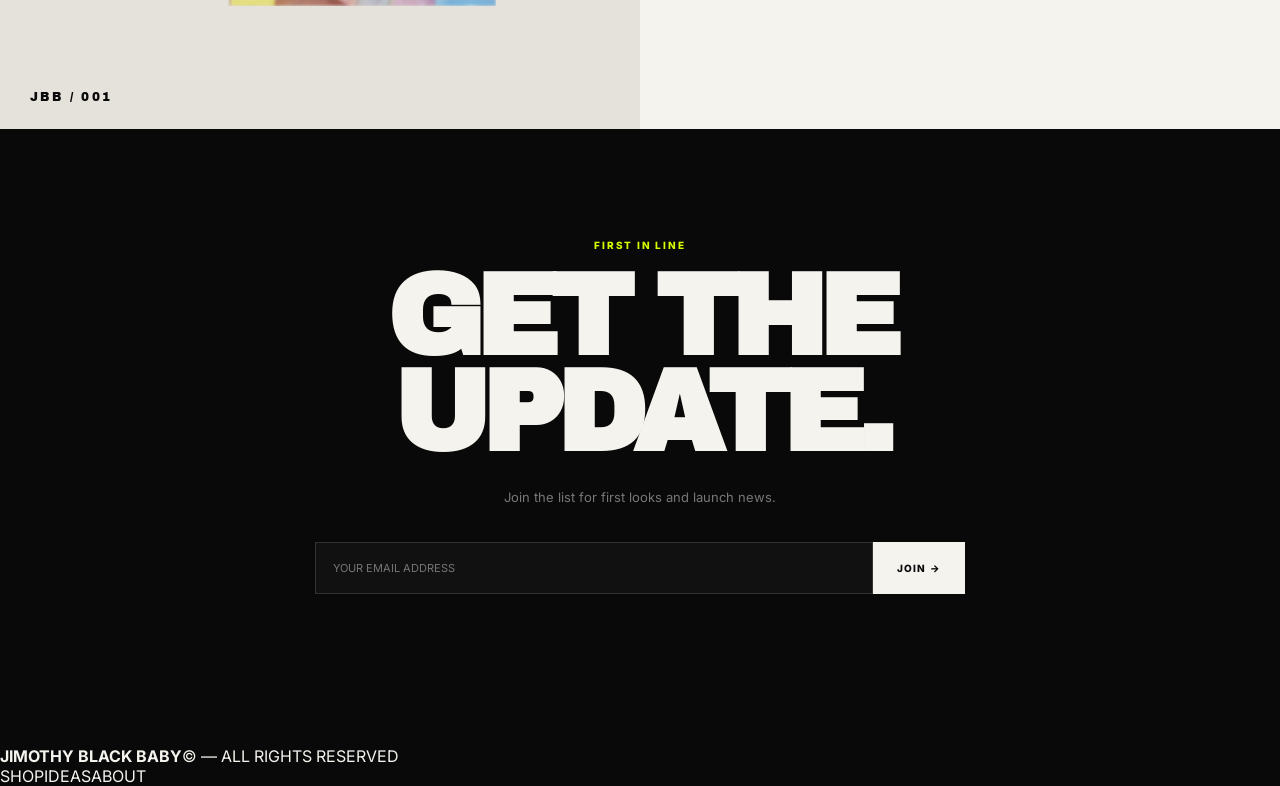
==== commit e5d254a6: "Add initial HTML structure for Jimothy Black Baby" ====
--- a/index.html
+++ b/index.html
@@ -17,7 +17,7 @@
 <header class="header">
   <a class="brand" href="#top" aria-label="Jimothy Black Baby home"><img src="logo.png" alt="Jimothy Black Baby Logo"><span>JIMOTHY<br>BLACK BABY</span></a>
   <nav aria-label="Main"><a href="#shop">SHOP</a><a href="#ideas">IDEAS</a><a href="#about">ABOUT</a></nav>
-  <div class="header-right"><button class="account" id="accountButton">ACCOUNT</button><button class="cart-button" id="cartButton">CART <b>0</b></button><button class="menu" id="menuButton" aria-label="Open menu">☰</button></div>
+  <div class="header-right"><button class="account" id="accountButton">ACCOUNT</button><button class="cart-button" id="cartButton">CART <b id="cartCount">0</b></button><button class="menu" id="menuButton" aria-label="Open menu">☰</button></div>
 </header>
 
 <div class="mobile-menu" id="mobileMenu"><a href="#shop">SHOP</a><a href="#ideas">IDEAS</a><a href="#about">ABOUT</a><a href="#contact">CONTACT</a></div>
@@ -40,10 +40,16 @@
 <div class="ticker"><div>JIMOTHY BLACK BABY ✦ HAIR, BUT DIFFERENT ✦ KEEP IT SIMPLE ✦ JIMOTHY BLACK BABY ✦ HAIR, BUT DIFFERENT ✦ KEEP IT SIMPLE ✦</div></div>
 
 <section id="shop" class="section shop">
-  <div class="section-top"><div><p class="kicker">THE COLLECTION / 001</p><h2>SHOP</h2></div><p class="muted">No products are live yet.<br>We're building the first drop.</p></div>
+  <div class="section-top"><div><p class="kicker">THE COLLECTION / 001</p><h2>SHOP</h2></div><p class="muted">Pre-order for local school delivery.<br>Hand delivered directly at school.</p></div>
   <div class="product-card">
     <div class="product-art"><span>001</span><img src="logo.png" alt="Sea Salt Spray Preview"></div>
-    <div class="product-info"><p class="kicker">COMING SOON / HAIR CARE</p><h3>SEA SALT<br>SPRAY</h3><p>A simple starting point for textured, beachy-looking hair. The first formula is being worked on now.</p><div class="product-meta"><span>STATUS</span><strong>IN DEVELOPMENT</strong></div><button class="notify" id="notifyButton">GET DROP UPDATES</button></div>
+    <div class="product-info">
+      <p class="kicker">PRE-ORDER / HAIR CARE</p>
+      <h3>SEA SALT<br>SPRAY</h3>
+      <p>A simple starting point for textured, beachy-looking hair. Pre-order now to get yours at school.</p>
+      <div class="product-meta"><span>PRICE</span><strong>$15.00</strong></div>
+      <button class="button" id="addToCartBtn" style="margin-top:20px;width:100%;">ADD TO CART <span>+</span></button>
+    </div>
   </div>
 </section>
 
@@ -71,17 +77,52 @@
 <footer><div><strong>JIMOTHY BLACK BABY</strong><span>© <span id="year"></span> — ALL RIGHTS RESERVED</span></div><div><a href="#shop">SHOP</a><a href="#ideas">IDEAS</a><a href="#about">ABOUT</a></div></footer>
 
 <div class="overlay" id="overlay"></div>
-<aside class="panel cart-panel" id="cart" aria-hidden="true"><button class="close" id="closeCart">×</button><p class="kicker">YOUR CART</p><h2>EMPTY<br>FOR NOW.</h2><p>Products aren't available yet. When the first drop lands, your cart will live here.</p><button class="button" id="keep">KEEP EXPLORING</button></aside>
 
-<aside class="panel account-panel" id="accountPanel" aria-hidden="true"><button class="close" id="closeAccount">×</button><p class="kicker">JBB ACCOUNT</p><h2>ACCOUNT<br>COMING SOON.</h2><p>We're leaving account creation off for this first version. When you're ready, we can connect sign-in with Google, Apple, Microsoft and more.</p><button class="button" id="accountOk">GOT IT</button></aside>
+<!-- CART PANEL WITH SCHOOL ORDER CHECKOUT -->
+<aside class="panel cart-panel" id="cart" aria-hidden="true">
+  <button class="close" id="closeCart">×</button>
+  <p class="kicker">YOUR CART</p>
+  <h2>SCHOOL<br>DELIVERY.</h2>
+  <div id="cartContent">
+    <p id="emptyCartMsg">Your cart is empty.</p>
+    <div id="cartItemDetails" class="hidden">
+      <p style="color:#d7ff00;font-weight:800;margin-bottom:5px;">1x SEA SALT SPRAY ($15.00)</p>
+      <p style="font-size:12px;color:#666;margin-top:0;">Hand delivered directly to you at school!</p>
+      <button class="button" id="checkoutBtn" style="width:100%;margin-top:20px;">PLACE SCHOOL ORDER <span>→</span></button>
+    </div>
+  </div>
+</aside>
 
-<!-- V4 UPDATED SUGGESTION MODAL -->
+<aside class="panel account-panel" id="accountPanel" aria-hidden="true"><button class="close" id="closeAccount">×</button><p class="kicker">JBB ACCOUNT</p><h2>ACCOUNT<br>COMING SOON.</h2><p>We're leaving account creation off for this first version.</p><button class="button" id="accountOk">GOT IT</button></aside>
+
+<!-- SCHOOL CHECKOUT MODAL -->
+<div class="modal" id="orderModal" aria-hidden="true">
+  <div class="modal-box">
+    <button class="close" id="closeOrder">×</button>
+    <p class="kicker">SCHOOL PICKUP</p>
+    <h2>PLACE YOUR<br>ORDER.</h2>
+    <p>We'll deliver your order directly to you at school!</p>
+    <form id="orderForm">
+      <label for="orderName" class="form-label">YOUR FULL NAME:</label>
+      <input type="text" id="orderName" class="form-input" placeholder="e.g. Alex Smith" required>
+      <label for="orderGrade" class="form-label">GRADE / CLASS / ROOM:</label>
+      <input type="text" id="orderGrade" class="form-input" placeholder="e.g. Grade 10 / Room 204" required>
+      <label for="orderPay" class="form-label">PAYMENT METHOD:</label>
+      <select id="orderPay" class="form-input" required>
+        <option value="Cash at School">Cash at School</option>
+        <option value="E-Transfer">E-Transfer</option>
+      </select>
+      <button type="submit" class="button" style="width: 100%; margin-top: 15px;">CONFIRM & SEND ORDER <span>→</span></button>
+    </form>
+  </div>
+</div>
+
+<!-- SUGGESTION MODAL -->
 <div class="modal" id="ideaModal" aria-hidden="true">
   <div class="modal-box">
     <button class="close" id="closeIdea">×</button>
     <p class="kicker">SUGGESTIONS</p>
     <h2>SHARE YOUR<br>IDEAS.</h2>
-    <p>Select what you'd like to suggest and type your idea below. Submitting will open your email app to send it to us!</p>
     <form id="suggestionForm">
       <label for="suggestionType" class="form-label">WHAT IS THIS SUGGESTION FOR?</label>
       <select id="suggestionType" class="form-input" required>
@@ -96,6 +137,5 @@
   </div>
 </div>
 
-<div class="modal" id="notifyModal" aria-hidden="true"><div class="modal-box"><button class="close" id="closeNotify">×</button><p class="kicker">DROP UPDATES</p><h2>COMING<br>SOON.</h2><p>We'll connect this to the real signup system when you're ready. For now, the site is just showing the experience.</p><button class="button" id="notifyOk">CLOSE</button></div></div>
 <script src="script.js"></script>
 </body></html>
--- a/style.css
+++ b/style.css
@@ -1 +1 @@
-*{box-sizing:border-box}html{scroll-behavior:smooth}body{margin:0;background:#090909;color:#f5f3ed;font-family:Inter,Arial,sans-serif;overflow-x:hidden}body:before{content:"";position:fixed;inset:0;pointer-events:none;opacity:.035;background-image:url("data:image/svg+xml,%3Csvg viewBox='0 0 120 120' xmlns='http://www.w3.org/2000/svg'%3E%3Cfilter id='n'%3E%3CfeTurbulence type='fractalNoise' baseFrequency='.8' numOctaves='3' stitchTiles='stitch'/%3E%3C/filter%3E%3Crect width='100%25' height='100%25' filter='url(%23n)' opacity='.5'/%3E%3C/svg%3E");z-index:100}a{color:inherit;text-decoration:none}button,input{font:inherit}.announcement{height:30px;display:flex;justify-content:space-between;align-items:center;padding:0 18px;background:#d7ff00;color:#050505;font-size:9px;font-weight:800;letter-spacing:.16em;overflow:hidden}.header{height:78px;position:sticky;top:0;z-index:40;display:grid;grid-template-columns:1fr auto 1fr;align-items:center;padding:10px 28px;background:rgba(9,9,9,.9);backdrop-filter:blur(14px);border-bottom:1px solid #252525}.brand{display:flex;align-items:center;gap:10px;width:max-content;font-size:11px;font-weight:800;line-height:.95;letter-spacing:.04em}.brand img{width:38px;height:48px;object-fit:contain}.header nav{display:flex;gap:34px;font-size:10px;font-weight:800;letter-spacing:.16em}.header nav a,.account,.cart-button{opacity:.75;transition:.2s}.header nav a:hover,.account:hover,.cart-button:hover{opacity:1;color:#d7ff00}.header-right{justify-self:end;display:flex;gap:18px;align-items:center}.account,.cart-button,.menu{border:0;background:none;color:#f5f3ed;cursor:pointer;font-size:10px;font-weight:800;letter-spacing:.13em}.cart-button b{color:#d7ff00}.menu{display:none;font-size:19px}.mobile-menu{display:none}.hero{min-height:calc(100vh - 108px);display:grid;grid-template-columns:1fr 1fr;border-bottom:1px solid #252525}.hero-copy{padding:9vw 7vw;display:flex;justify-content:center;flex-direction:column}.kicker{margin:0 0 18px;color:#d7ff00;font-size:10px;font-weight:800;letter-spacing:.18em}.hero h1,.section h2,.about h2,.contact h2,.ideas h2,.product-info h3,.panel h2,.modal-box h2{font-family:"Archivo Black",Impact,sans-serif;text-transform:uppercase;letter-spacing:-.07em;line-height:.84;margin:0}.hero h1{font-size:clamp(58px,8.8vw,140px)}.hero h1 em{font-style:normal;color:#ff9ccf}.lead{max-width:430px;margin:30px 0;color:#aaa;font-size:16px;line-height:1.6}.actions{display:flex;align-items:center;gap:25px}.button{display:inline-flex;align-items:center;justify-content:center;gap:18px;min-height:50px;padding:0 23px;background:#f5f3ed;color:#080808;border:1px solid #f5f3ed;font-size:10px;font-weight:800;letter-spacing:.12em;cursor:pointer;transition:.25s}.button:hover{background:#d7ff00;border-color:#d7ff00;transform:translateY(-3px)}.ghost{font-size:10px;font-weight:800;letter-spacing:.14em}.ghost:hover{color:#ff9ccf}.hero-visual{position:relative;display:grid;place-items:center;min-height:650px;background:radial-gradient(circle,#292929 0,#111 35%,#090909 68%);overflow:hidden}.hero-visual img{position:relative;z-index:2;width:min(55%,400px);max-height:75vh;object-fit:contain;filter:drop-shadow(0 25px 25px #000);animation:float 5s ease-in-out infinite}@keyframes float{50%{transform:translateY(-10px) rotate(1deg)}}.orb{position:absolute;width:min(58vw,560px);aspect-ratio:1;border:1px solid #383838;border-radius:50%;box-shadow:0 0 0 60px #fff3,0 0 0 120px #d7ff0008;animation:spin 25s linear infinite}@keyframes spin{to{transform:rotate(360deg)}}.burst{position:absolute;z-index:3;top:16%;right:14%;width:74px;height:74px;border:1px solid #d7ff00;color:#d7ff00;display:grid;place-items:center;text-align:center;font-family:"Archivo Black";font-size:17px;line-height:.7;transform:rotate(8deg)}.burst small{font:800 8px Inter;letter-spacing:.15em}.vertical{position:absolute;right:22px;bottom:30px;writing-mode:vertical-rl;font-size:8px;letter-spacing:.2em;color:#666}.ticker{overflow:hidden;border-bottom:1px solid #252525;border-top:1px solid #252525;white-space:nowrap;color:#d7ff00;font:22px "Archivo Black";padding:16px 0}.ticker div{display:inline-block;animation:slide 24s linear infinite}@keyframes slide{to{transform:translateX(-35%)}}.section{padding:110px 7vw}.section-top{display:flex;justify-content:space-between;align-items:end;margin-bottom:45px}.section h2{font-size:clamp(60px,9vw,130px)}.muted{color:#777;line-height:1.55;font-size:13px}.product-card{min-height:500px;border:1px solid #292929;background:#0d0d0d;display:grid;grid-template-columns:1.15fr 1fr;overflow:hidden}.product-art{position:relative;display:grid;place-items:center;background:radial-gradient(circle,#252525,#0d0d0d 65%)}.product-art>span{position:absolute;top:25px;left:28px;color:#555;font:12px "Archivo Black"}.product-art img{width:48%;max-height:400px;object-fit:contain;filter:grayscale(1);opacity:.72;transition:.4s}.product-card:hover .product-art img{transform:scale(1.05) rotate(-2deg);filter:none;opacity:1}.product-info{padding:70px;display:flex;flex-direction:column;justify-content:center;border-left:1px solid #292929}.product-info h3{font-size:clamp(50px,6vw,90px)}.product-info>p:not(.kicker){max-width:430px;color:#888;line-height:1.7;font-size:13px;margin:30px 0}.product-meta{border-top:1px solid #2a2a2a;border-bottom:1px solid #2a2a2a;padding:15px 0;display:flex;justify-content:space-between;font-size:9px;letter-spacing:.12em}.product-meta span{color:#666}.product-meta strong{color:#d7ff00}.notify{align-self:flex-start;margin-top:25px;padding:14px 0;border:0;background:none;color:#f5f3ed;font-size:10px;font-weight:800;letter-spacing:.15em;cursor:pointer}.notify:hover{color:#ff9ccf}.ideas{display:grid;grid-template-columns:1.3fr .7fr;background:#d7ff00;color:#080808}.ideas-copy{padding:100px 7vw}.ideas .kicker{color:#555}.ideas h2{font-size:clamp(60px,8vw,120px)}.ideas-copy>p:not(.kicker){max-width:500px;line-height:1.65;font-size:14px;margin:30px 0}.ideas .button{background:#080808;color:#f5f3ed;border-color:#080808}.ideas .button:hover{background:#ff9ccf;color:#080808;border-color:#ff9ccf}.ideas-side{display:flex;flex-direction:column;align-items:center;justify-content:center;border-left:1px solid #9eb800;min-height:500px}.idea-symbol{font:160px/.8 "Archivo Black";transform:rotate(-8deg);margin-bottom:45px}.ideas-side p{font-size:11px;letter-spacing:.15em}.ideas-side p strong{font-weight:800}.ideas-side>span{font-size:9px;letter-spacing:.15em;color:#4d5600}.about{display:grid;grid-template-columns:1fr 1fr;background:#f5f3ed;color:#0a0a0a}.about-art{min-height:620px;background:#e4e2da;position:relative;display:grid;place-items:center;overflow:hidden}.about-art img{width:55%;max-width:400px;max-height:560px;object-fit:contain}.about-art span{position:absolute;bottom:25px;left:30px;font:12px "Archivo Black";letter-spacing:.2em}.about-copy{padding:10vw 8vw;display:flex;justify-content:center;flex-direction:column}.about-copy .kicker{color:#777}.about h2{font-size:clamp(55px,7vw,105px);margin-bottom:35px}.about-copy>p:not(.kicker){max-width:520px;color:#555;line-height:1.75;font-size:14px}.stats{display:flex;gap:70px;margin-top:40px}.stats strong{display:block;font:42px "Archivo Black"}.stats span{display:block;margin-top:7px;font-size:9px;font-weight:800;letter-spacing:.15em;color:#777}.contact{text-align:center}.contact h2{font-size:clamp(60px,9vw,130px)}.center{max-width:390px;margin:25px auto}.contact form{max-width:650px;margin:35px auto 0;display:flex}.contact input{flex:1;min-width:0;height:52px;padding:0 17px;background:#111;border:1px solid #333;color:#fff;outline:none;font-size:11px}.contact input:focus{border-color:#d7ff00}.message{min-height:20px;color:#d7ff00;font-size:11px}.footer{display:flex;justify-content:space-between;gap:30px;padding:35px 7vw;border-top:1px solid #252525;color:#777;font-size:9px;letter-spacing:.08em}.footer strong{display:block;color:#f5f3ed;margin-bottom:8px}.footer a{margin-left:25px}.footer a:hover{color:#d7ff00}.overlay{position:fixed;inset:0;z-index:50;background:#000a;opacity:0;pointer-events:none;transition:.25s}.overlay.open{opacity:1;pointer-events:auto}.panel{position:fixed;z-index:60;right:0;top:0;width:min(440px,92vw);height:100vh;padding:85px 40px;background:#f5f3ed;color:#090909;transform:translateX(100%);transition:.3s}.panel.open{transform:translateX(0)}.panel h2{font-size:65px}.panel p:not(.kicker){color:#555;line-height:1.6}.close{position:absolute;top:20px;right:25px;border:0;background:none;font-size:35px;cursor:pointer}.modal{position:fixed;inset:0;z-index:70;display:grid;place-items:center;padding:25px;background:#000b;opacity:0;pointer-events:none;transition:.2s}.modal.open{opacity:1;pointer-events:auto}.modal-box{position:relative;width:min(520px,100%);padding:55px 45px;background:#f5f3ed;color:#090909}.modal-box h2{font-size:65px}.modal-box p:not(.kicker){color:#555;line-height:1.65;font-size:13px;margin:25px 0 30px}@media(max-width:800px){.announcement span:nth-child(2){display:none}.header{grid-template-columns:1fr auto}.header nav{display:none}.header-right{gap:12px}.account{display:none}.menu{display:block}.mobile-menu{position:fixed;z-index:35;top:108px;left:0;right:0;display:flex;flex-direction:column;background:#090909;border-bottom:1px solid #333;transform:translateY(-150%);transition:.3s}.mobile-menu.open{transform:translateY(0)}.mobile-menu a{padding:20px 25px;border-top:1px solid #222;font-size:11px;font-weight:800;letter-spacing:.16em}.hero{grid-template-columns:1fr}.hero-copy{padding:80px 7vw 50px}.hero-visual{min-height:520px}.hero-visual img{width:58%}.section{padding:75px 6vw}.section-top{display:block}.section-top .muted{margin-top:20px}.product-card{grid-template-columns:1fr}.product-art{min-height:390px}.product-info{padding:50px 30px;border-left:0;border-top:1px solid #292929}.ideas{grid-template-columns:1fr}.ideas-copy{padding:75px 7vw}.ideas-side{min-height:330px;border-left:0;border-top:1px solid #9eb800}.idea-symbol{font-size:110px;margin-bottom:30px}.about{grid-template-columns:1fr}.about-art{min-height:430px}.about-copy{padding:75px 7vw}.contact form{flex-direction:column;gap:10px}.footer{flex-direction:column}.footer a{margin:0 18px 0 0}.modal-box{padding:50px 30px}.modal-box h2{font-size:52px}.panel h2{font-size:54px}}@media(max-width:390px){.brand span{display:none}.hero h1{font-size:55px}.product-info h3{font-size:48px}}
+*{box-sizing:border-box}html{scroll-behavior:smooth}body{margin:0;background:#090909;color:#f5f3ed;font-family:Inter,Arial,sans-serif;overflow-x:hidden}body:before{content:"";position:fixed;inset:0;pointer-events:none;opacity:.035;background-image:url("data:image/svg+xml,%3Csvg viewBox='0 0 120 120' xmlns='http://www.w3.org/2000/svg'%3E%3Cfilter id='n'%3E%3CfeTurbulence type='fractalNoise' baseFrequency='.8' numOctaves='3' stitchTiles='stitch'/%3E%3C/filter%3E%3Crect width='100%25' height='100%25' filter='url(%23n)' opacity='.5'/%3E%3C/svg%3E");z-index:100}a{color:inherit;text-decoration:none}button,input,select,textarea{font:inherit}.announcement{height:30px;display:flex;justify-content:space-between;align-items:center;padding:0 18px;background:#d7ff00;color:#050505;font-size:9px;font-weight:800;letter-spacing:.16em;overflow:hidden}.header{height:78px;position:sticky;top:0;z-index:40;display:grid;grid-template-columns:1fr auto 1fr;align-items:center;padding:10px 28px;background:rgba(9,9,9,.9);backdrop-filter:blur(14px);border-bottom:1px solid #252525}.brand{display:flex;align-items:center;gap:10px;width:max-content;font-size:11px;font-weight:800;line-height:.95;letter-spacing:.04em}.brand img{width:38px;height:48px;object-fit:contain}.header nav{display:flex;gap:34px;font-size:10px;font-weight:800;letter-spacing:.16em}.header nav a,.account,.cart-button{opacity:.75;transition:.2s}.header nav a:hover,.account:hover,.cart-button:hover{opacity:1;color:#d7ff00}.header-right{justify-self:end;display:flex;gap:18px;align-items:center}.account,.cart-button,.menu{border:0;background:none;color:#f5f3ed;cursor:pointer;font-size:10px;font-weight:800;letter-spacing:.13em}.cart-button b{color:#d7ff00}.menu{display:none;font-size:19px}.mobile-menu{display:none}.hero{min-height:calc(100vh - 108px);display:grid;grid-template-columns:1fr 1fr;border-bottom:1px solid #252525}.hero-copy{padding:9vw 7vw;display:flex;justify-content:center;flex-direction:column}.kicker{margin:0 0 18px;color:#d7ff00;font-size:10px;font-weight:800;letter-spacing:.18em}.hero h1,.section h2,.about h2,.contact h2,.ideas h2,.product-info h3,.panel h2,.modal-box h2{font-family:"Archivo Black",Impact,sans-serif;text-transform:uppercase;letter-spacing:-.07em;line-height:.84;margin:0}.hero h1{font-size:clamp(58px,8.8vw,140px)}.hero h1 em{font-style:normal;color:#ff9ccf}.lead{max-width:430px;margin:30px 0;color:#aaa;font-size:16px;line-height:1.6}.actions{display:flex;align-items:center;gap:25px}.button{display:inline-flex;align-items:center;justify-content:center;gap:18px;min-height:50px;padding:0 23px;background:#f5f3ed;color:#080808;border:1px solid #f5f3ed;font-size:10px;font-weight:800;letter-spacing:.12em;cursor:pointer;transition:.25s}.button:hover{background:#d7ff00;border-color:#d7ff00;transform:translateY(-3px)}.ghost{font-size:10px;font-weight:800;letter-spacing:.14em}.ghost:hover{color:#ff9ccf}.hero-visual{position:relative;display:grid;place-items:center;min-height:650px;background:radial-gradient(circle,#292929 0,#111 35%,#090909 68%);overflow:hidden}.hero-visual img{position:relative;z-index:2;width:min(55%,400px);max-height:75vh;object-fit:contain;filter:drop-shadow(0 25px 25px #000);animation:float 5s ease-in-out infinite}@keyframes float{50%{transform:translateY(-10px) rotate(1deg)}}.orb{position:absolute;width:min(58vw,560px);aspect-ratio:1;border:1px solid #383838;border-radius:50%;box-shadow:0 0 0 60px #fff3,0 0 0 120px #d7ff0008;animation:spin 25s linear infinite}@keyframes spin{to{transform:rotate(360deg)}}.burst{position:absolute;z-index:3;top:16%;right:14%;width:74px;height:74px;border:1px solid #d7ff00;color:#d7ff00;display:grid;place-items:center;text-align:center;font-family:"Archivo Black";font-size:17px;line-height:.7;transform:rotate(8deg)}.burst small{font:800 8px Inter;letter-spacing:.15em}.vertical{position:absolute;right:22px;bottom:30px;writing-mode:vertical-rl;font-size:8px;letter-spacing:.2em;color:#666}.ticker{overflow:hidden;border-bottom:1px solid #252525;border-top:1px solid #252525;white-space:nowrap;color:#d7ff00;font:22px "Archivo Black";padding:16px 0}.ticker div{display:inline-block;animation:slide 24s linear infinite}@keyframes slide{to{transform:translateX(-35%)}}.section{padding:110px 7vw}.section-top{display:flex;justify-content:space-between;align-items:end;margin-bottom:45px}.section h2{font-size:clamp(60px,9vw,130px)}.muted{color:#777;line-height:1.55;font-size:13px}.product-card{min-height:500px;border:1px solid #292929;background:#0d0d0d;display:grid;grid-template-columns:1.15fr 1fr;overflow:hidden}.product-art{position:relative;display:grid;place-items:center;background:radial-gradient(circle,#252525,#0d0d0d 65%)}.product-art>span{position:absolute;top:25px;left:28px;color:#555;font:12px "Archivo Black"}.product-art img{width:48%;max-height:400px;object-fit:contain;filter:grayscale(1);opacity:.72;transition:.4s}.product-card:hover .product-art img{transform:scale(1.05) rotate(-2deg);filter:none;opacity:1}.product-info{padding:70px;display:flex;flex-direction:column;justify-content:center;border-left:1px solid #292929}.product-info h3{font-size:clamp(50px,6vw,90px)}.product-info>p:not(.kicker){max-width:430px;color:#888;line-height:1.7;font-size:13px;margin:30px 0}.product-meta{border-top:1px solid #2a2a2a;border-bottom:1px solid #2a2a2a;padding:15px 0;display:flex;justify-content:space-between;font-size:9px;letter-spacing:.12em}.product-meta span{color:#666}.product-meta strong{color:#d7ff00}.notify{align-self:flex-start;margin-top:25px;padding:14px 0;border:0;background:none;color:#f5f3ed;font-size:10px;font-weight:800;letter-spacing:.15em;cursor:pointer}.notify:hover{color:#ff9ccf}.ideas{display:grid;grid-template-columns:1.3fr .7fr;background:#d7ff00;color:#080808}.ideas-copy{padding:100px 7vw}.ideas .kicker{color:#555}.ideas h2{font-size:clamp(60px,8vw,120px)}.ideas-copy>p:not(.kicker){max-width:500px;line-height:1.65;font-size:14px;margin:30px 0}.ideas .button{background:#080808;color:#f5f3ed;border-color:#080808}.ideas .button:hover{background:#ff9ccf;color:#080808;border-color:#ff9ccf}.ideas-side{display:flex;flex-direction:column;align-items:center;justify-content:center;border-left:1px solid #9eb800;min-height:500px}.idea-symbol{font:160px/.8 "Archivo Black";transform:rotate(-8deg);margin-bottom:45px}.ideas-side p{font-size:11px;letter-spacing:.15em}.ideas-side p strong{font-weight:800}.ideas-side>span{font-size:9px;letter-spacing:.15em;color:#4d5600}.about{display:grid;grid-template-columns:1fr 1fr;background:#f5f3ed;color:#0a0a0a}.about-art{min-height:620px;background:#e4e2da;position:relative;display:grid;place-items:center;overflow:hidden}.about-art img{width:55%;max-width:400px;max-height:560px;object-fit:contain}.about-art span{position:absolute;bottom:25px;left:30px;font:12px "Archivo Black";letter-spacing:.2em}.about-copy{padding:10vw 8vw;display:flex;justify-content:center;flex-direction:column}.about-copy .kicker{color:#777}.about h2{font-size:clamp(55px,7vw,105px);margin-bottom:35px}.about-copy>p:not(.kicker){max-width:520px;color:#555;line-height:1.75;font-size:14px}.stats{display:flex;gap:70px;margin-top:40px}.stats strong{display:block;font:42px "Archivo Black"}.stats span{display:block;margin-top:7px;font-size:9px;font-weight:800;letter-spacing:.15em;color:#777}.contact{text-align:center}.contact h2{font-size:clamp(60px,9vw,130px)}.center{max-width:390px;margin:25px auto}.contact form{max-width:650px;margin:35px auto 0;display:flex}.contact input{flex:1;min-width:0;height:52px;padding:0 17px;background:#111;border:1px solid #333;color:#fff;outline:none;font-size:11px}.contact input:focus{border-color:#d7ff00}.message{min-height:20px;color:#d7ff00;font-size:11px}.footer{display:flex;justify-content:space-between;gap:30px;padding:35px 7vw;border-top:1px solid #252525;color:#777;font-size:9px;letter-spacing:.08em}.footer strong{display:block;color:#f5f3ed;margin-bottom:8px}.footer a{margin-left:25px}.footer a:hover{color:#d7ff00}.overlay{position:fixed;inset:0;z-index:50;background:#000a;opacity:0;pointer-events:none;transition:.25s}.overlay.open{opacity:1;pointer-events:auto}.panel{position:fixed;z-index:60;right:0;top:0;width:min(440px,92vw);height:100vh;padding:85px 40px;background:#f5f3ed;color:#090909;transform:translateX(100%);transition:.3s}.panel.open{transform:translateX(0)}.panel h2{font-size:65px}.panel p:not(.kicker){color:#555;line-height:1.6}.close{position:absolute;top:20px;right:25px;border:0;background:none;font-size:35px;cursor:pointer}.modal{position:fixed;inset:0;z-index:70;display:grid;place-items:center;padding:25px;background:#000b;opacity:0;pointer-events:none;transition:.2s}.modal.open{opacity:1;pointer-events:auto}.modal-box{position:relative;width:min(520px,100%);padding:55px 45px;background:#f5f3ed;color:#090909}.modal-box h2{font-size:65px}.modal-box p:not(.kicker){color:#555;line-height:1.65;font-size:13px;margin:15px 0 20px}.form-label{display:block;font-size:9px;font-weight:800;letter-spacing:.12em;margin:15px 0 5px;color:#333}.form-input{width:100%;padding:12px;background:#e2dfd5;border:1px solid #ccc;color:#090909;font-size:12px;outline:none}.form-input:focus{border-color:#090909}.form-textarea{height:100px;resize:none}@media(max-width:800px){.announcement span:nth-child(2){display:none}.header{grid-template-columns:1fr auto}.header nav{display:none}.header-right{gap:12px}.account{display:none}.menu{display:block}.mobile-menu{position:fixed;z-index:35;top:108px;left:0;right:0;display:flex;flex-direction:column;background:#090909;border-bottom:1px solid #333;transform:translateY(-150%);transition:.3s}.mobile-menu.open{transform:translateY(0)}.mobile-menu a{padding:20px 25px;border-top:1px solid #222;font-size:11px;font-weight:800;letter-spacing:.16em}.hero{grid-template-columns:1fr}.hero-copy{padding:80px 7vw 50px}.hero-visual{min-height:520px}.hero-visual img{width:58%}.section{padding:75px 6vw}.section-top{display:block}.section-top .muted{margin-top:20px}.product-card{grid-template-columns:1fr}.product-art{min-height:390px}.product-info{padding:50px 30px;border-left:0;border-top:1px solid #292929}.ideas{grid-template-columns:1fr}.ideas-copy{padding:75px 7vw}.ideas-side{min-height:330px;border-left:0;border-top:1px solid #9eb800}.idea-symbol{font-size:110px;margin-bottom:30px}.about{grid-template-columns:1fr}.about-art{min-height:430px}.about-copy{padding:75px 7vw}.contact form{flex-direction:column;gap:10px}.footer{flex-direction:column}.footer a{margin:0 18px 0 0}.modal-box{padding:50px 30px}.modal-box h2{font-size:52px}.panel h2{font-size:54px}}@media(max-width:390px){.brand span{display:none}.hero h1{font-size:55px}.product-info h3{font-size:48px}}
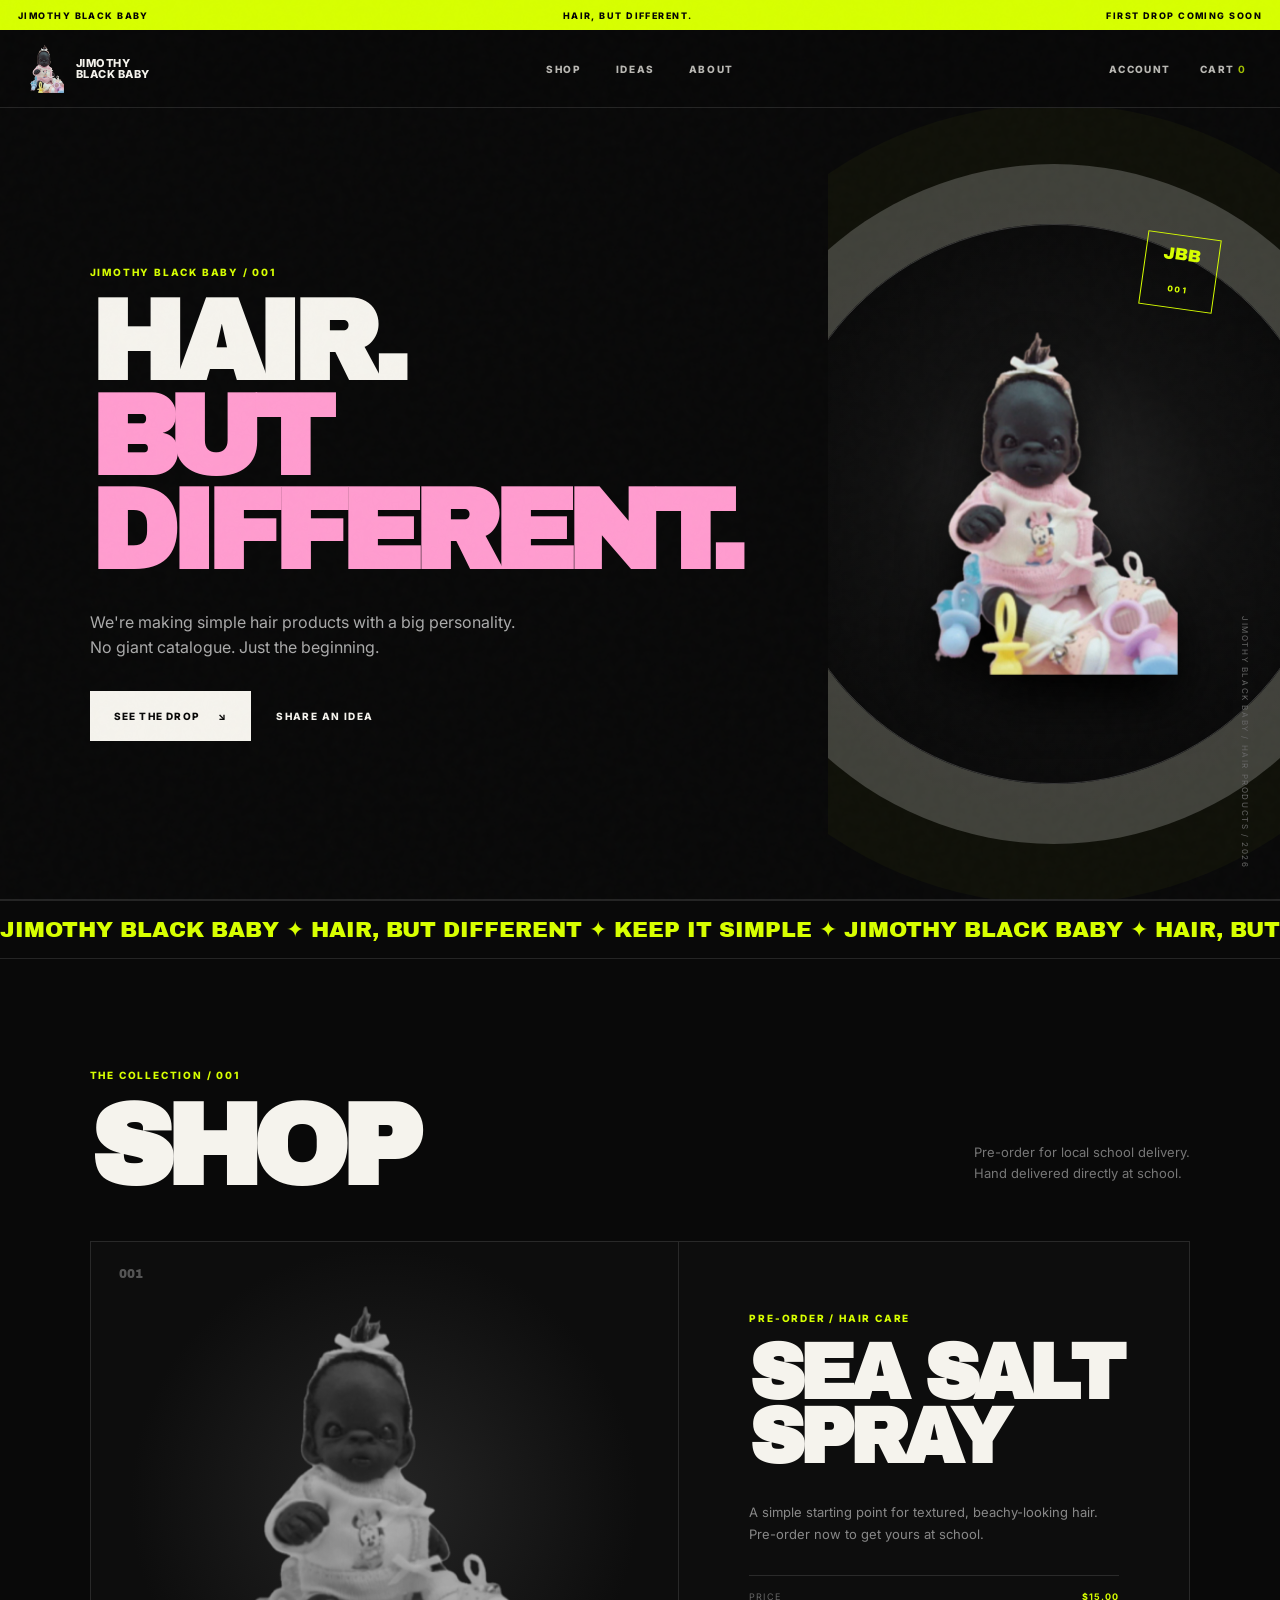
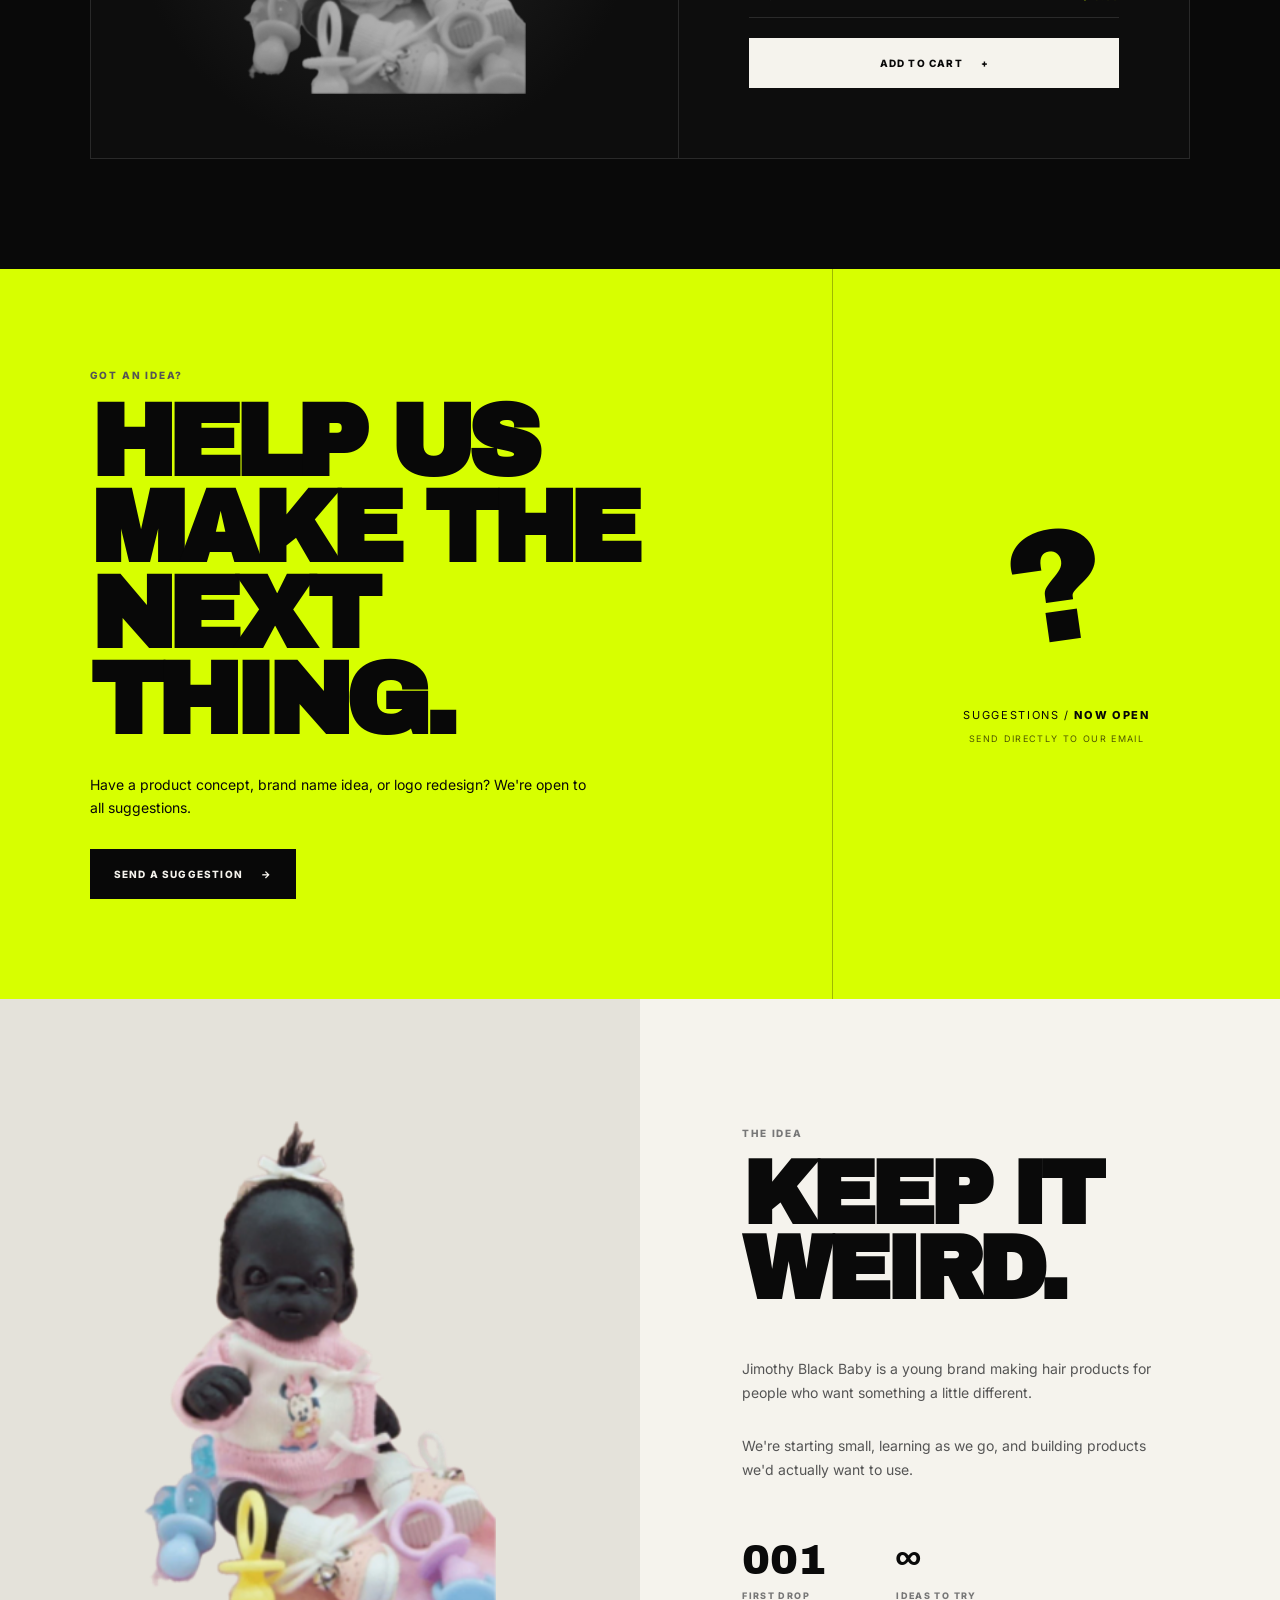
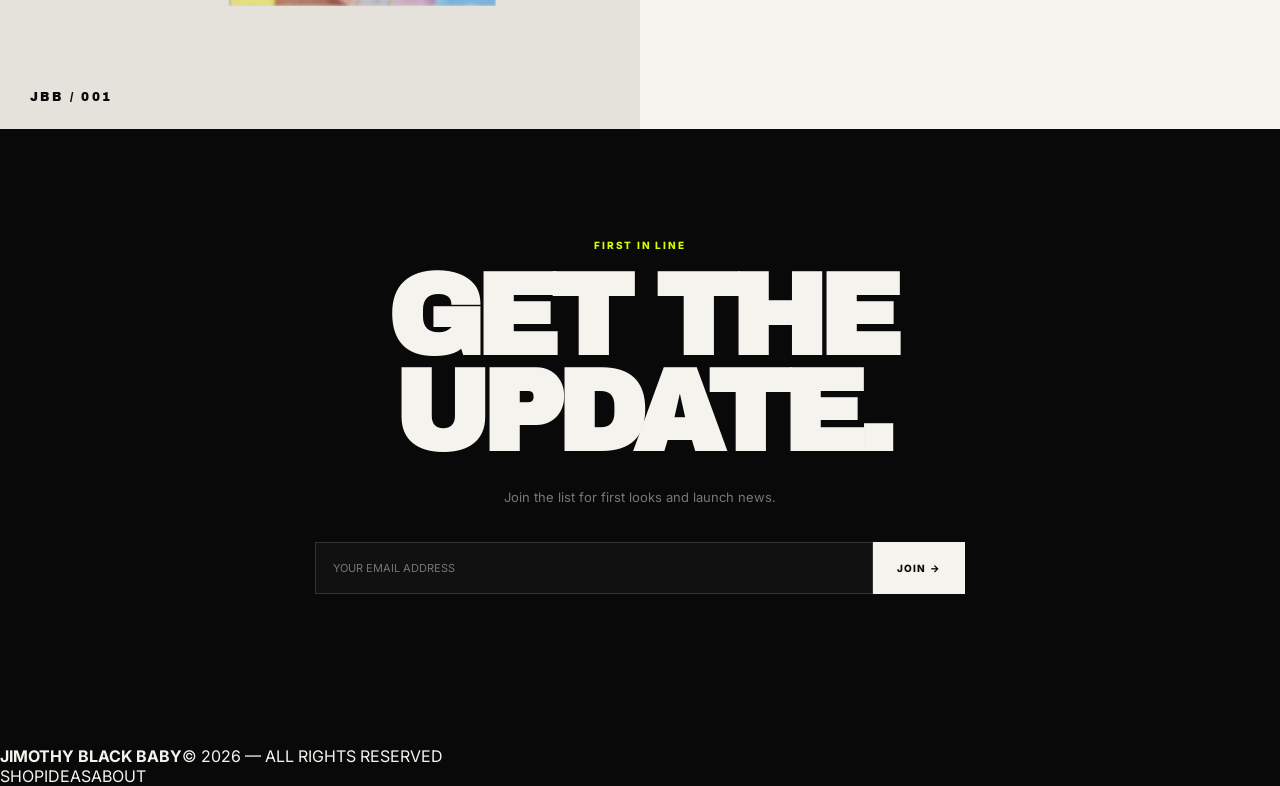
==== commit a1914f5f: "Update index.html" ====
--- a/index.html
+++ b/index.html
@@ -1,6 +1,7 @@
 <!doctype html>
 <html lang="en">
 <head>
+  <meta name="google-site-verification" content="50AJU8dtZW64qNxr0i3TTFX_5OV8s_nwBSejYofE7u0" />
 <meta charset="utf-8">
 <meta name="viewport" content="width=device-width, initial-scale=1, viewport-fit=cover">
 <meta name="theme-color" content="#090909">
